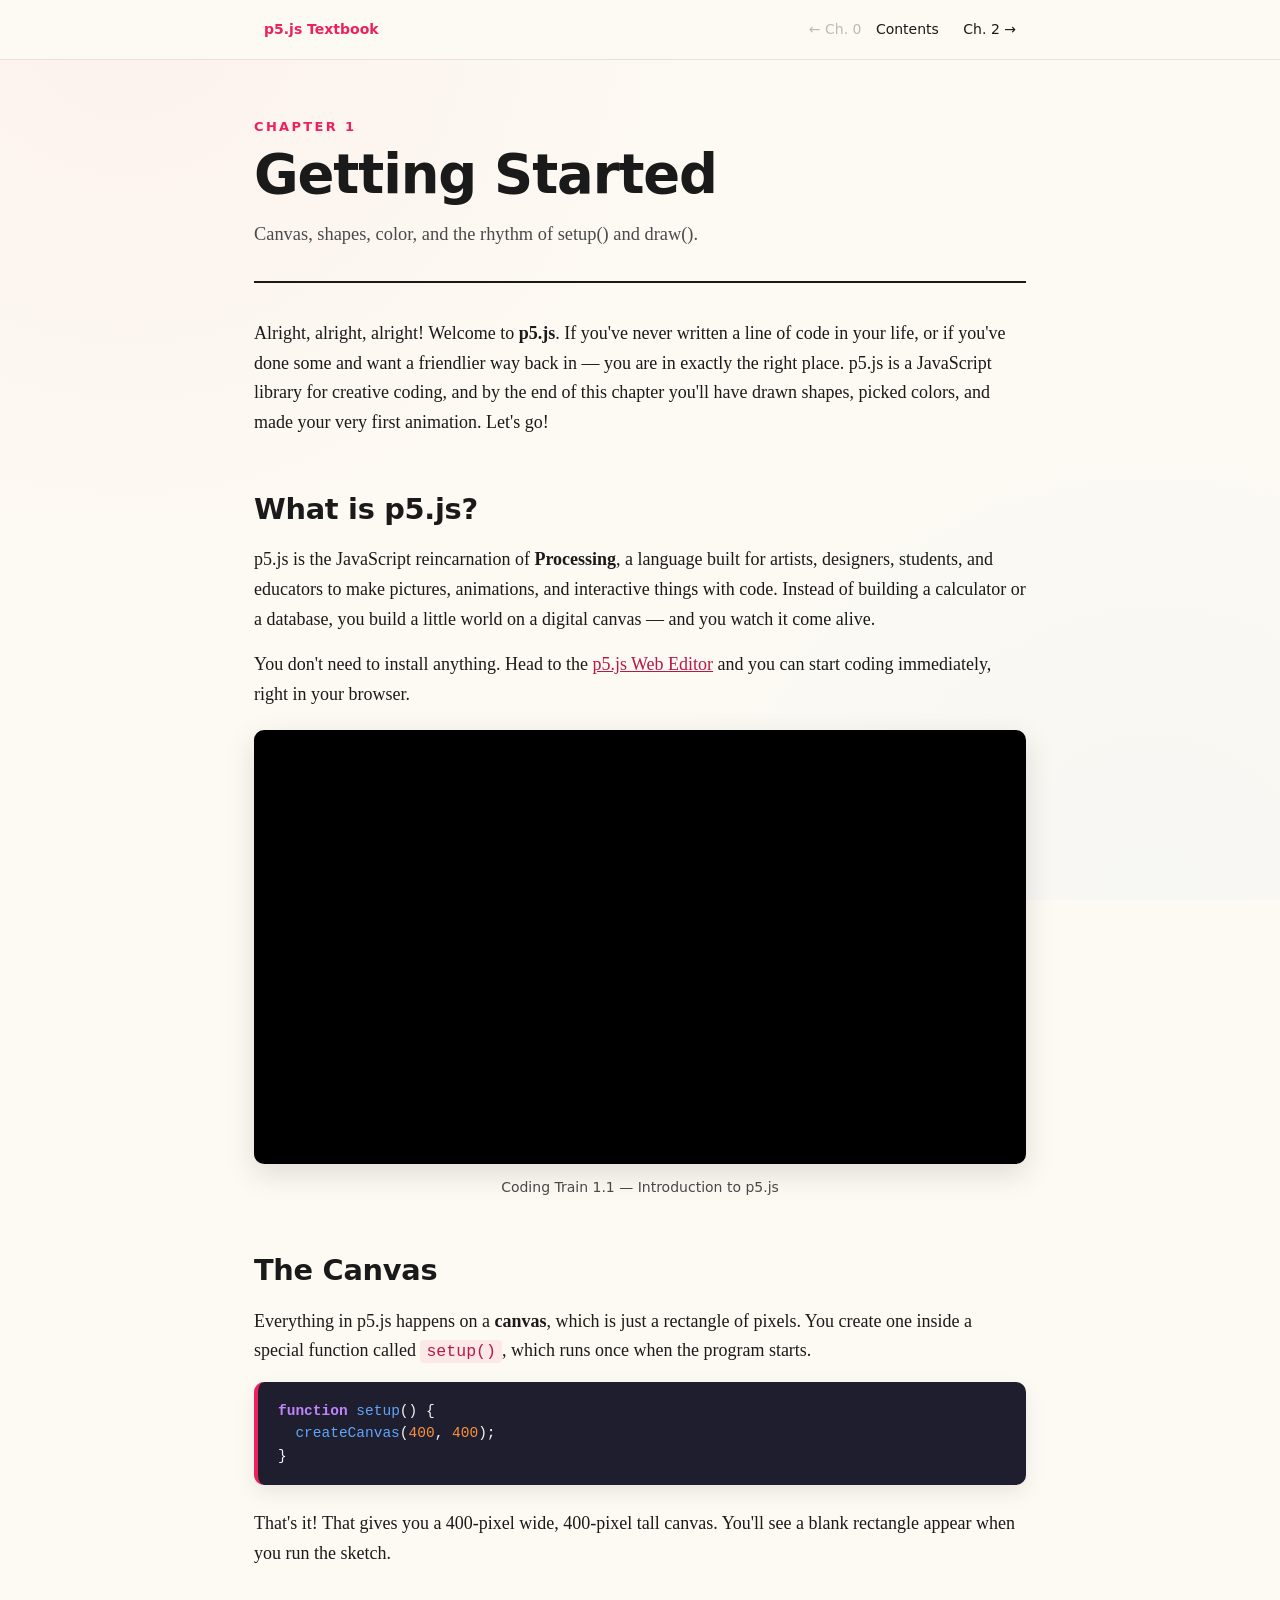
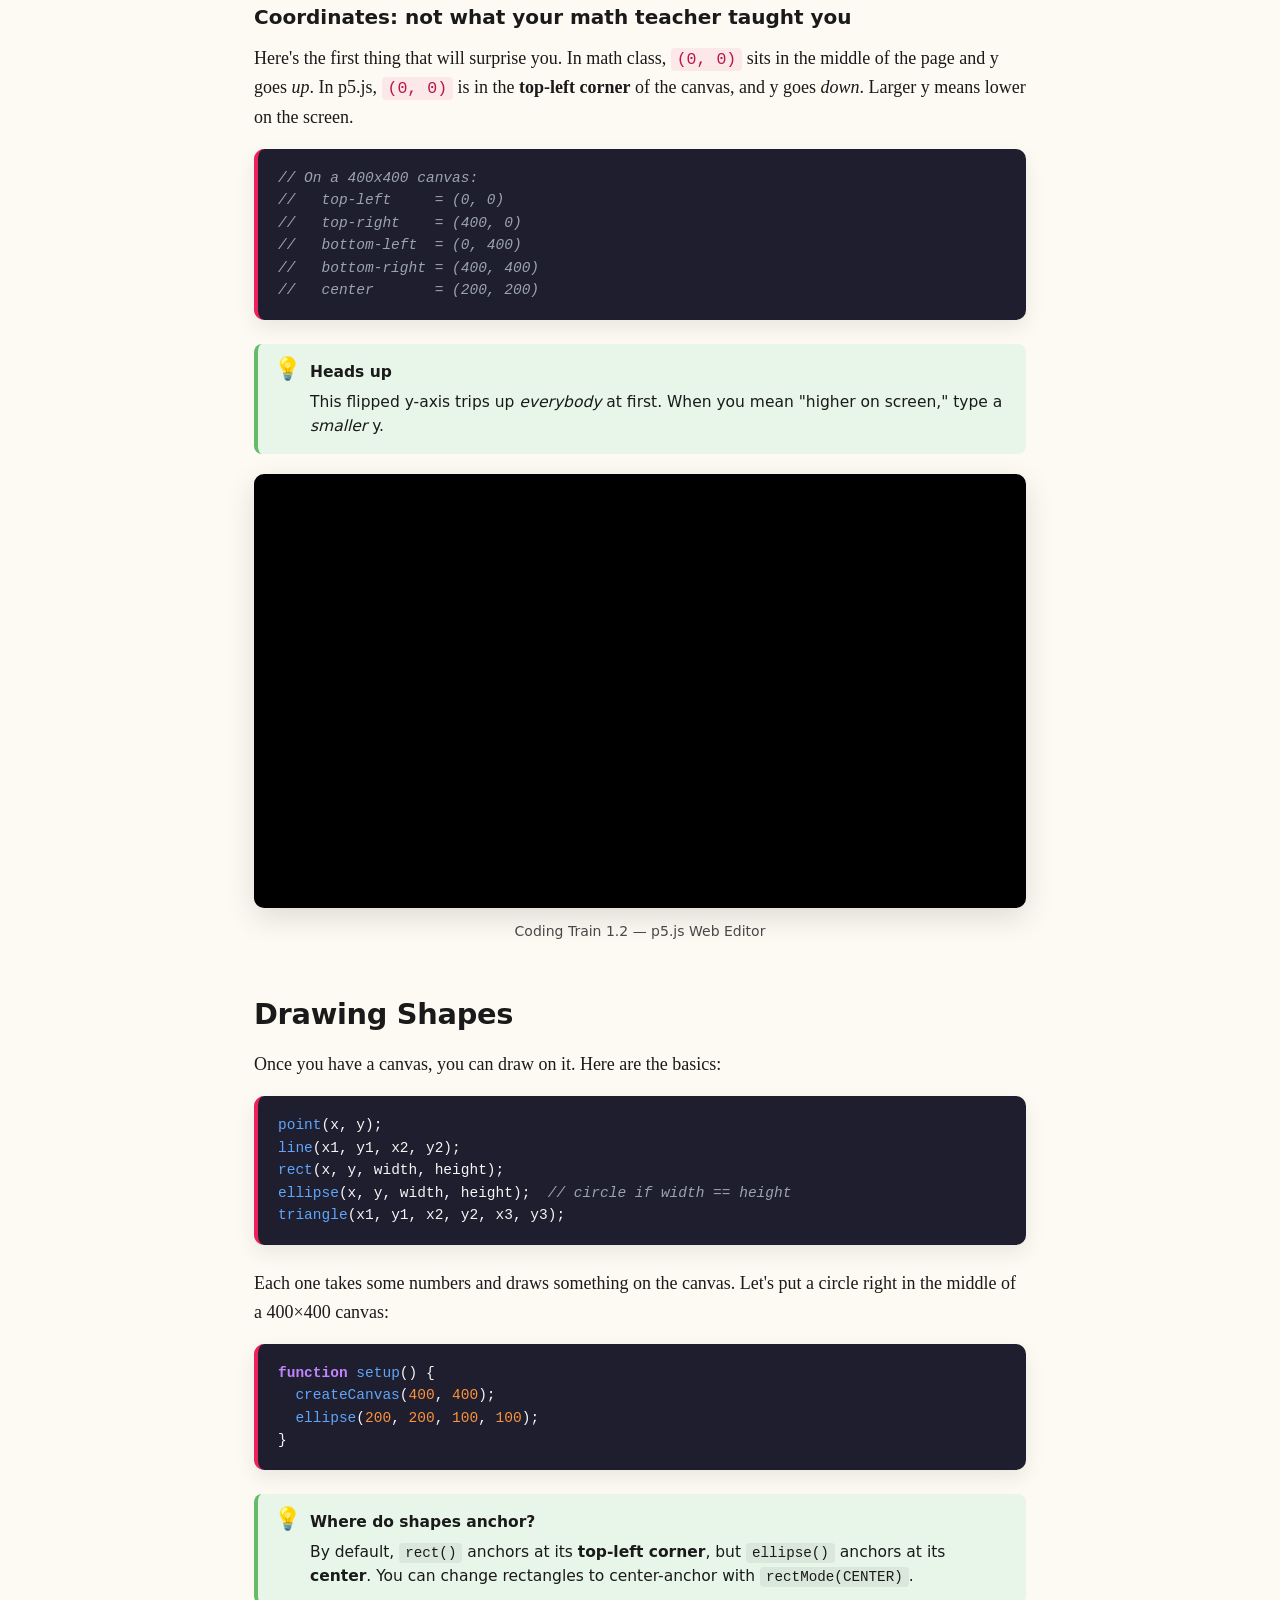
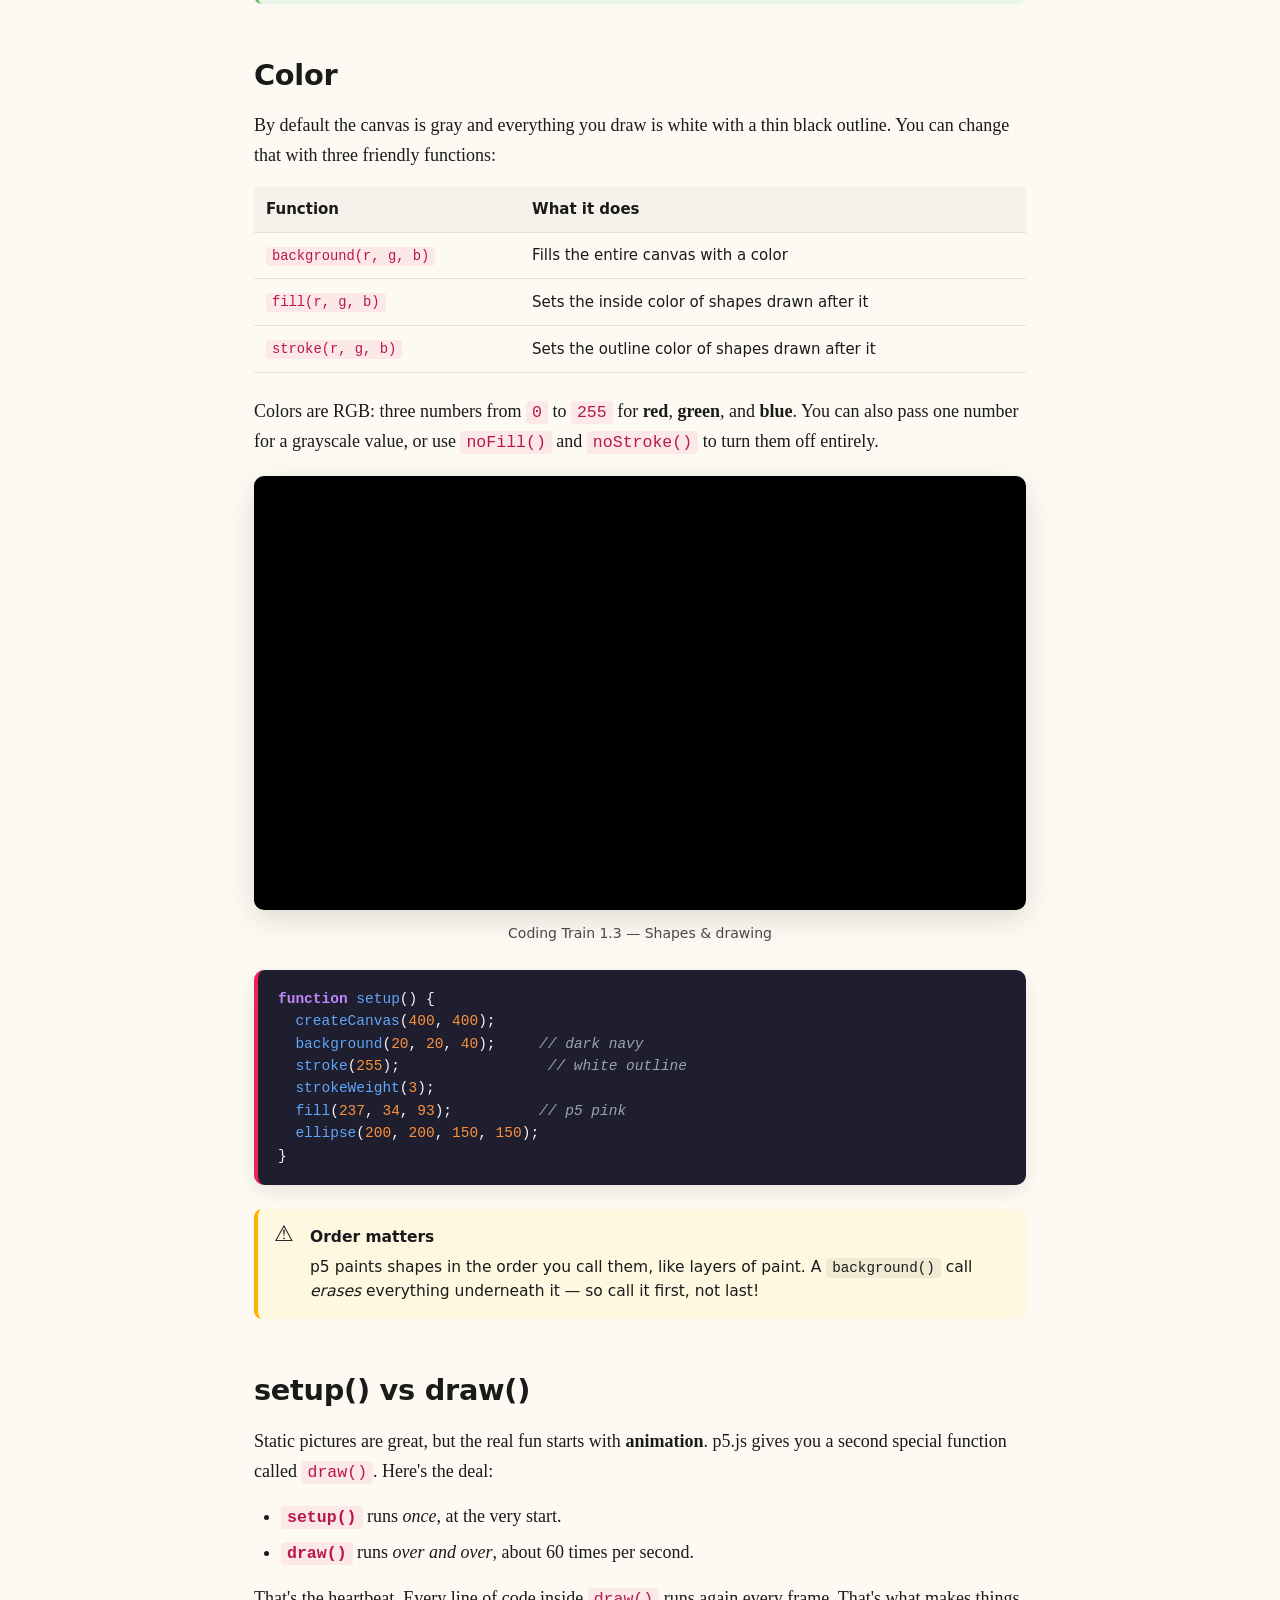
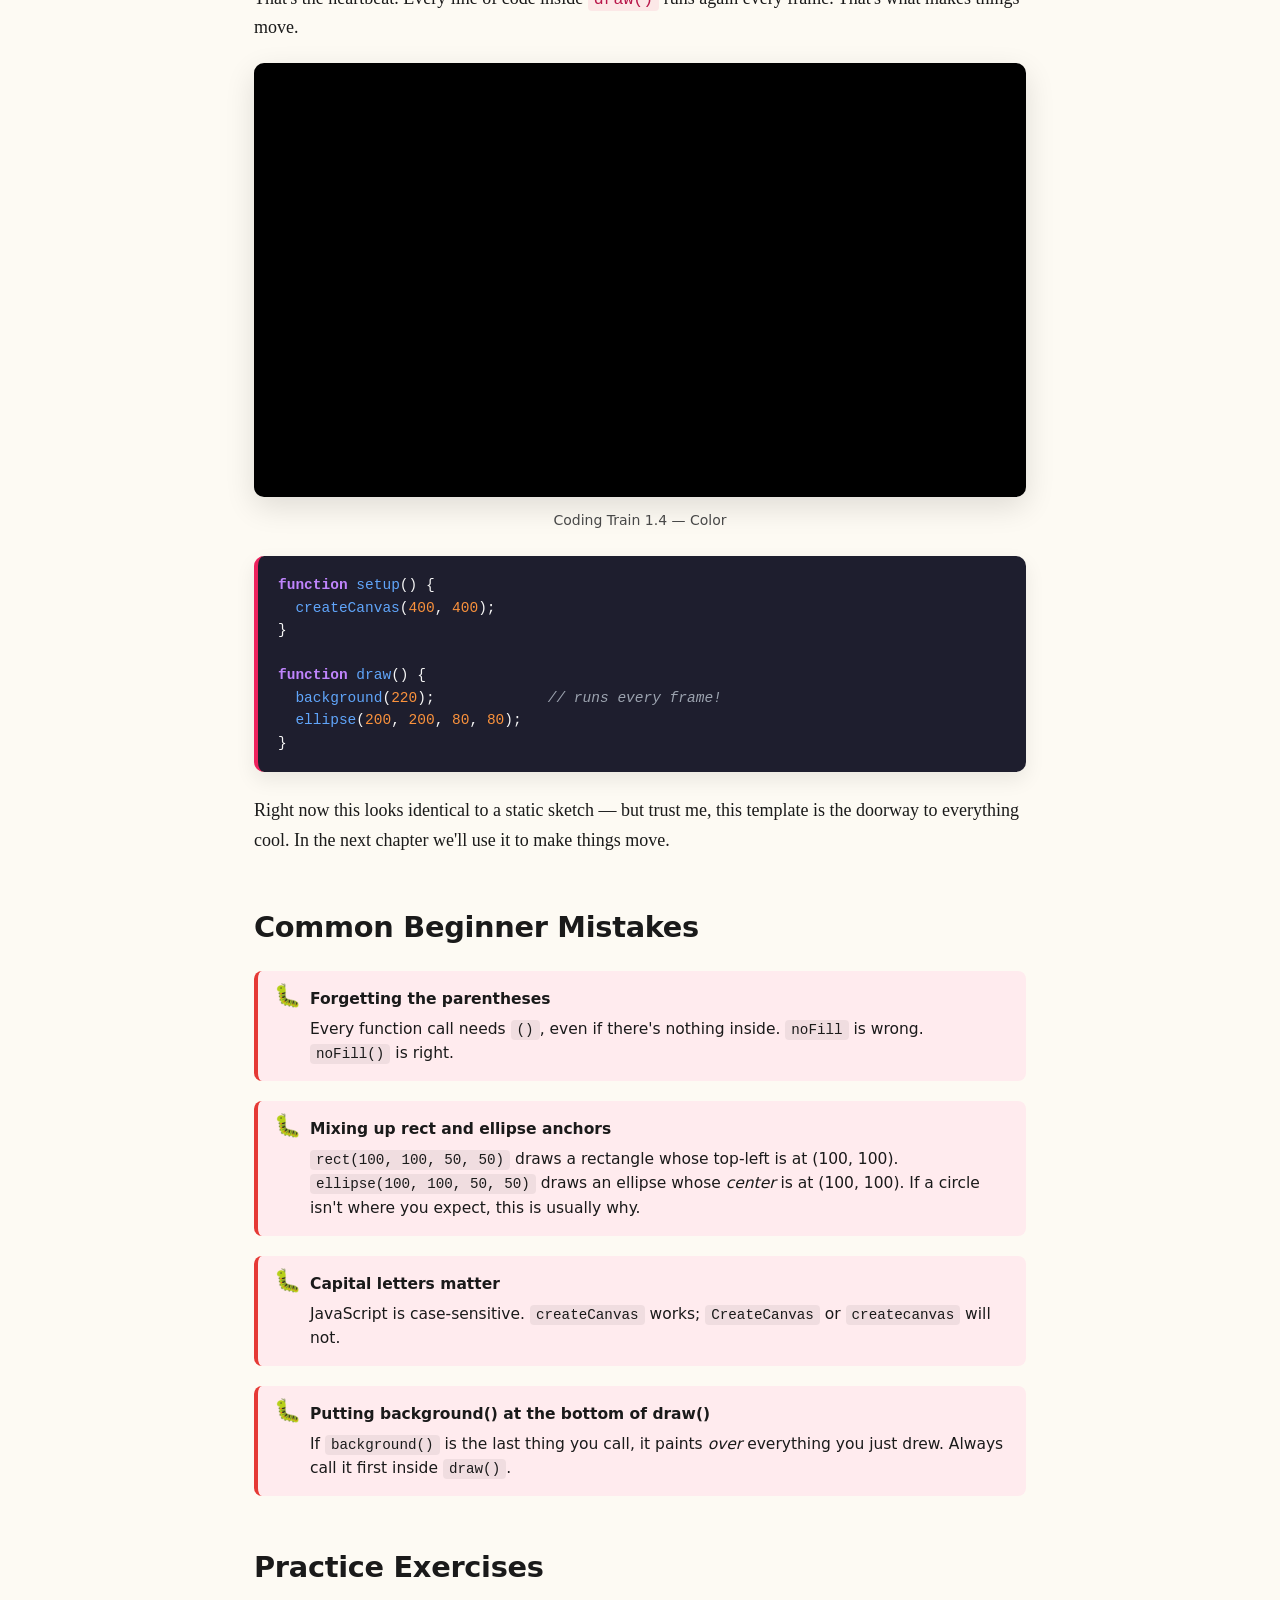
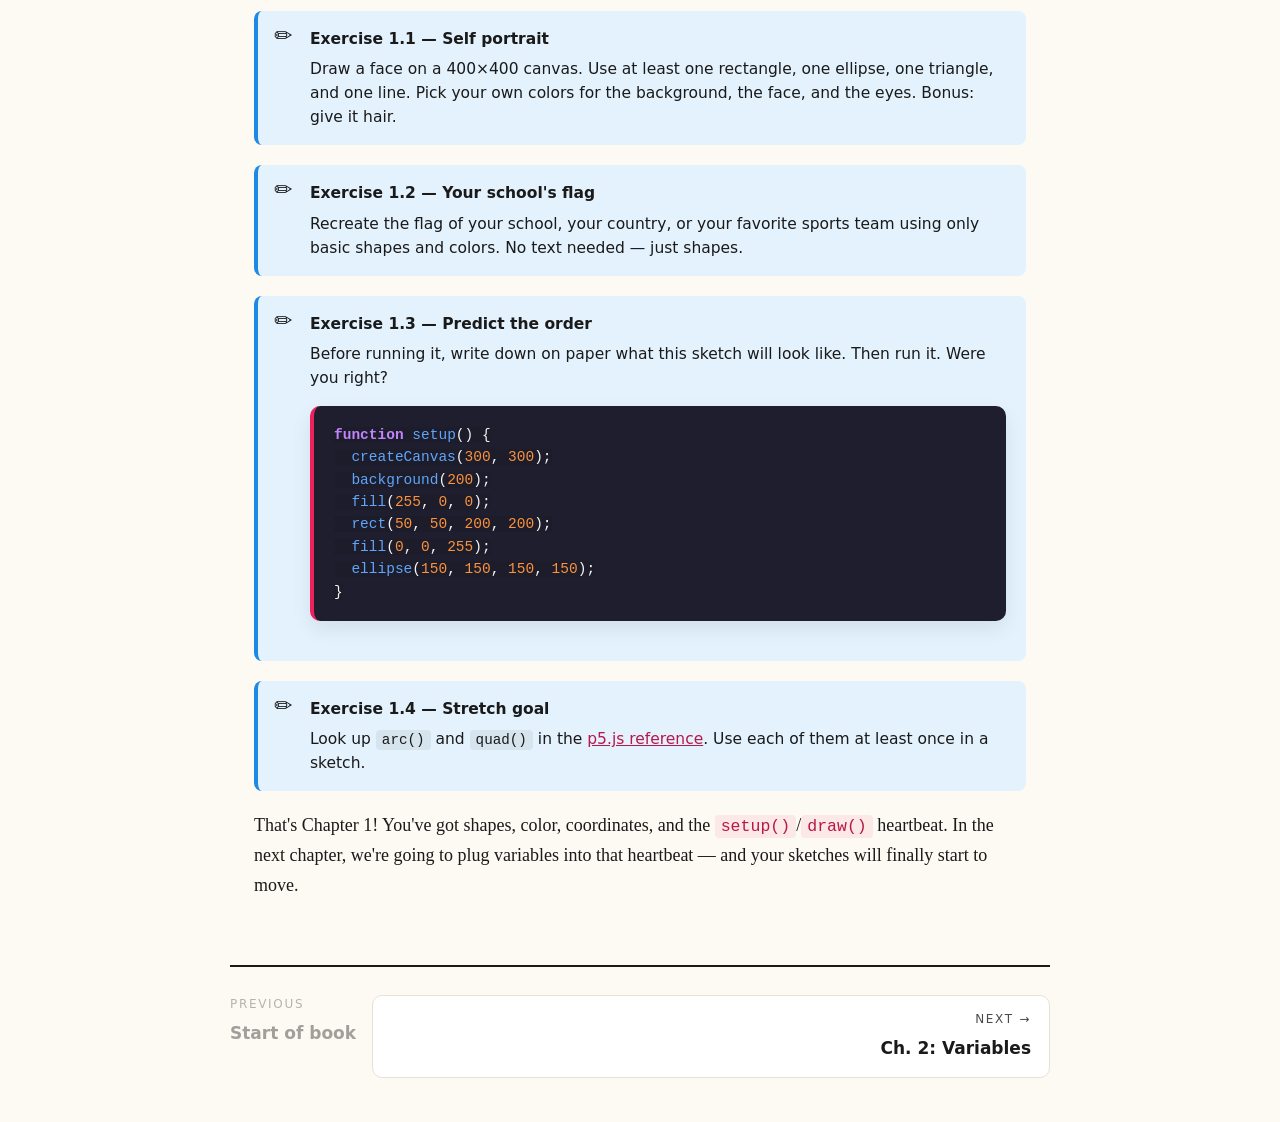
==== chapter01.html @ 27735761 "Merge 8d7fffc33a1ab4842f50e4da316443052531fa44 into 5718175b2adcf56c56ca7f3d98de014dc6d5536e" ====
<!DOCTYPE html>
<html lang="en">
<head>
<meta charset="utf-8">
<meta name="viewport" content="width=device-width, initial-scale=1">

<title>Chapter 1: Getting Started — p5.js Textbook</title>
<style>
/* ============================================================
   p5.js Textbook — shared inline stylesheet
   ============================================================ */
:root {
  --bg: #fdfaf3;
  --bg-panel: #ffffff;
  --ink: #1a1a1a;
  --ink-soft: #4a4a4a;
  --accent: #ed225d;        /* p5 pink */
  --accent-dark: #b8174a;
  --rule: #e8e2d3;
  --code-bg: #1e1e2e;
  --code-ink: #f5f5f5;

  --kw: #c084fc;            /* keyword purple */
  --fn: #60a5fa;            /* function blue */
  --num: #fb923c;           /* number orange */
  --com: #9ca3af;           /* comment gray */
  --str: #86efac;           /* string green */
  --cls: #fde047;           /* class-name yellow */

  --tip-bg: #e8f5e9;
  --tip-bd: #66bb6a;
  --alert-bg: #fff8e1;
  --alert-bd: #ffb300; 
  --err-bg: #ffebee;
  --err-bd: #e53935;
  --ex-bg: #e3f2fd;
  --ex-bd: #1e88e5;

  --serif: "Iowan Old Style", "Palatino Linotype", "Book Antiqua", Palatino, Georgia, serif;
  --sans: "Helvetica Neue", "Inter", system-ui, -apple-system, Segoe UI, Roboto, sans-serif;
  --mono: "JetBrains Mono", "Fira Code", "SF Mono", Menlo, Consolas, monospace;
}

* { box-sizing: border-box; }

html { scroll-behavior: smooth; }

body {
  margin: 0;
  padding: 0;
  font-family: var(--serif);
  font-size: 18px;
  line-height: 1.65;
  color: var(--ink);
  background: var(--bg);
  background-image:
    radial-gradient(circle at 10% 0%, rgba(237,34,93,0.04) 0%, transparent 40%),
    radial-gradient(circle at 90% 100%, rgba(96,165,250,0.04) 0%, transparent 40%);
  background-attachment: fixed;
}

.wrap {
  max-width: 820px;
  margin: 0 auto;
  padding: 0 24px;
}

/* ---------- Top nav ---------- */
.chapter-nav {
  position: sticky;
  top: 0;
  z-index: 50;
  background: rgba(253,250,243,0.92);
  backdrop-filter: blur(10px);
  -webkit-backdrop-filter: blur(10px);
  border-bottom: 1px solid var(--rule);
  font-family: var(--sans);
  font-size: 14px;
}
.chapter-nav .wrap {
  display: flex;
  align-items: center;
  justify-content: space-between;
  padding-top: 12px;
  padding-bottom: 12px;
  gap: 12px;
}
.chapter-nav a {
  color: var(--ink);
  text-decoration: none;
  padding: 6px 10px;
  border-radius: 6px;
  transition: background 0.15s;
}
.chapter-nav a:hover { background: rgba(237,34,93,0.1); color: var(--accent-dark); }
.chapter-nav .home {
  font-weight: 700;
  color: var(--accent);
}
.chapter-nav .nav-prev::before { content: "← "; }
.chapter-nav .nav-next::after  { content: " →"; }
.chapter-nav .nav-disabled { color: #bbb; pointer-events: none; }

/* ---------- Chapter header ---------- */
.chapter-header {
  padding: 56px 0 32px;
  border-bottom: 2px solid var(--ink);
  margin-bottom: 36px;
}
.chapter-eyebrow {
  font-family: var(--sans);
  font-size: 13px;
  letter-spacing: 0.18em;
  text-transform: uppercase;
  color: var(--accent);
  font-weight: 700;
  margin: 0 0 8px;
}
.chapter-title {
  font-family: var(--sans);
  font-weight: 900;
  font-size: clamp(2rem, 5vw, 3.4rem);
  line-height: 1.05;
  margin: 0 0 16px;
  letter-spacing: -0.02em;
}
.chapter-lede {
  font-size: 1.15rem;
  color: var(--ink-soft);
  margin: 0;
  max-width: 60ch;
}

/* ---------- Typography ---------- */
h2 {
  font-family: var(--sans);
  font-weight: 800;
  font-size: 1.8rem;
  margin: 48px 0 12px;
  letter-spacing: -0.01em;
  scroll-margin-top: 80px;
}
h2 .anchor {
  opacity: 0;
  text-decoration: none;
  color: var(--accent);
  margin-left: 8px;
  font-weight: 400;
  transition: opacity 0.15s;
}
h2:hover .anchor { opacity: 1; }

h3 {
  font-family: var(--sans);
  font-weight: 700;
  font-size: 1.25rem;
  margin: 32px 0 10px;
}

p { margin: 0 0 16px; }
a { color: var(--accent-dark); }
a:hover { color: var(--accent); }

strong { font-weight: 700; }
em { font-style: italic; }

ul, ol { margin: 0 0 16px; padding-left: 1.5em; }
li { margin: 6px 0; }

/* ---------- Inline code & code blocks ---------- */
code {
  font-family: var(--mono);
  font-size: 0.92em;
  background: rgba(237,34,93,0.08);
  color: var(--accent-dark);
  padding: 2px 6px;
  border-radius: 4px;
}

pre {
  background: var(--code-bg);
  color: var(--code-ink);
  font-family: var(--mono);
  font-size: 14.5px;
  line-height: 1.55;
  padding: 18px 20px;
  border-radius: 10px;
  overflow-x: auto;
  margin: 16px 0 24px;
  border-left: 4px solid var(--accent);
  box-shadow: 0 8px 20px rgba(0,0,0,0.08);
}
pre code {
  background: transparent;
  color: inherit;
  padding: 0;
  border-radius: 0;
  font-size: inherit;
}

.keyword    { color: var(--kw); font-weight: 600; }
.function   { color: var(--fn); }
.number     { color: var(--num); }
.comment    { color: var(--com); font-style: italic; }
.string     { color: var(--str); }
.class-name { color: var(--cls); font-weight: 600; }

/* ---------- Video container ---------- */
.video-container {
  position: relative;
  width: 100%;
  padding-top: 56.25%;       /* 16:9 */
  margin: 20px 0 28px;
  border-radius: 10px;
  overflow: hidden;
  box-shadow: 0 10px 30px rgba(0,0,0,0.12);
  background: #000;
}
.video-container iframe {
  position: absolute;
  inset: 0;
  width: 100%;
  height: 100%;
  border: 0;
}
.video-caption {
  font-family: var(--sans);
  font-size: 14px;
  color: var(--ink-soft);
  margin: -16px 0 24px;
  text-align: center;
}

/* ---------- Callouts ---------- */
.tip, .alert, .error-example, .exercise {
  padding: 16px 20px 16px 52px;
  border-radius: 8px;
  margin: 20px 0;
  position: relative;
  font-family: var(--sans);
  font-size: 15.5px;
  line-height: 1.55;
}
.tip::before, .alert::before, .error-example::before, .exercise::before {
  position: absolute;
  left: 16px;
  top: 14px;
  font-size: 22px;
  line-height: 1;
}
.tip            { background: var(--tip-bg);   border-left: 4px solid var(--tip-bd); }
.tip::before    { content: "💡"; }
.alert          { background: var(--alert-bg); border-left: 4px solid var(--alert-bd); }
.alert::before  { content: "⚠️"; }
.error-example  { background: var(--err-bg);   border-left: 4px solid var(--err-bd); }
.error-example::before { content: "🐛"; }
.exercise       { background: var(--ex-bg);    border-left: 4px solid var(--ex-bd); }
.exercise::before { content: "✏️"; }

.callout-title {
  display: block;
  font-weight: 700;
  margin-bottom: 6px;
  font-family: var(--sans);
}

.tip code, .alert code, .error-example code, .exercise code {
  background: rgba(0,0,0,0.06);
  color: inherit;
}

/* ---------- Tables ---------- */
table {
  border-collapse: collapse;
  width: 100%;
  margin: 16px 0 24px;
  font-family: var(--sans);
  font-size: 15px;
}
th, td {
  border-bottom: 1px solid var(--rule);
  padding: 10px 12px;
  text-align: left;
}
th { background: rgba(0,0,0,0.03); font-weight: 700; }

/* ---------- Footer nav ---------- */
.chapter-footer {
  margin-top: 64px;
  padding: 28px 0 48px;
  border-top: 2px solid var(--ink);
  display: flex;
  justify-content: space-between;
  gap: 16px;
  font-family: var(--sans);
}
.chapter-footer a {
  text-decoration: none;
  color: var(--ink);
  padding: 14px 18px;
  border: 1px solid var(--rule);
  border-radius: 10px;
  flex: 1;
  background: var(--bg-panel);
  transition: transform 0.15s, box-shadow 0.15s, border-color 0.15s;
}
.chapter-footer a:hover {
  transform: translateY(-2px);
  box-shadow: 0 8px 20px rgba(0,0,0,0.08);
  border-color: var(--accent);
}
.chapter-footer .label {
  display: block;
  font-size: 12px;
  letter-spacing: 0.14em;
  text-transform: uppercase;
  color: var(--ink-soft);
  margin-bottom: 4px;
}
.chapter-footer .title {
  font-weight: 700;
  font-size: 17px;
}
.chapter-footer .next { text-align: right; }
.chapter-footer .disabled { opacity: 0.4; pointer-events: none; }

/* ---------- Index page extras ---------- */
.toc-grid {
  display: grid;
  grid-template-columns: repeat(auto-fill, minmax(280px, 1fr));
  gap: 18px;
  margin: 32px 0;
}
.toc-card {
  display: block;
  padding: 22px;
  background: var(--bg-panel);
  border: 1px solid var(--rule);
  border-radius: 12px;
  text-decoration: none;
  color: var(--ink);
  transition: transform 0.18s, box-shadow 0.18s, border-color 0.18s;
  position: relative;
  overflow: hidden;
}
.toc-card::before {
  content: "";
  position: absolute;
  top: 0; left: 0;
  width: 100%; height: 4px;
  background: var(--accent);
  transform: scaleX(0);
  transform-origin: left;
  transition: transform 0.25s;
}
.toc-card:hover {
  transform: translateY(-4px);
  box-shadow: 0 12px 30px rgba(0,0,0,0.1);
  border-color: var(--accent);
}
.toc-card:hover::before { transform: scaleX(1); }
.toc-num {
  font-family: var(--mono);
  font-size: 13px;
  color: var(--accent);
  font-weight: 700;
  letter-spacing: 0.1em;
}
.toc-title {
  font-family: var(--sans);
  font-weight: 800;
  font-size: 1.3rem;
  margin: 6px 0 8px;
}
.toc-desc {
  font-size: 15px;
  color: var(--ink-soft);
  line-height: 1.5;
}

/* ---------- Responsive ---------- */
@media (max-width: 600px) {
  body { font-size: 17px; }
  .wrap { padding: 0 18px; }
  .chapter-nav { font-size: 13px; }
  .chapter-nav .wrap { gap: 8px; }
  .chapter-nav a { padding: 6px 6px; }
  pre { font-size: 13.5px; padding: 14px; }
  .chapter-footer { flex-direction: column; }
  .chapter-footer .next { text-align: left; }
}

/* ---------- Print ---------- */
@media print {
  body { background: white; color: black; font-size: 11pt; }
  .chapter-nav, .chapter-footer, .video-container { display: none; }
  pre { box-shadow: none; border: 1px solid #ccc; page-break-inside: avoid; }
  h2, h3 { page-break-after: avoid; }
  .tip, .alert, .error-example, .exercise {
    border: 1px solid #999; background: #f5f5f5 !important; color: black;
  }
  a { color: black; text-decoration: underline; }
}

</style>
</head>
<body>
<nav class="chapter-nav">
  <div class="wrap">
    <a class="home" href="index.html">p5.js Textbook</a>
    <div class="nav-links">
      <span class="nav-disabled nav-prev">Ch. 0</span>
      <a href="index.html">Contents</a>
      <a class="nav-next" href="chapter02.html">Ch. 2</a>
    </div>
  </div>
</nav>
<main class="wrap">
  <header class="chapter-header">
    <p class="chapter-eyebrow">Chapter 1</p>
    <h1 class="chapter-title">Getting Started</h1>
    <p class="chapter-lede">Canvas, shapes, color, and the rhythm of setup() and draw().</p>
  </header>

<p>Alright, alright, alright! Welcome to <strong>p5.js</strong>. If you've never written a line of code in your life, or if you've done some and want a friendlier way back in — you are in exactly the right place. p5.js is a JavaScript library for creative coding, and by the end of this chapter you'll have drawn shapes, picked colors, and made your very first animation. Let's go!</p>

<h2 id="what-is-p5">What is p5.js? <a class="anchor" href="#what-is-p5">#</a></h2>

<p>p5.js is the JavaScript reincarnation of <strong>Processing</strong>, a language built for artists, designers, students, and educators to make pictures, animations, and interactive things with code. Instead of building a calculator or a database, you build a little world on a digital canvas — and you watch it come alive.</p>

<p>You don't need to install anything. Head to the <a href="https://editor.p5js.org/" target="_blank" rel="noopener">p5.js Web Editor</a> and you can start coding immediately, right in your browser.</p>

<div class="video-container">
  <iframe src="https://www.youtube.com/embed/yPWkPOfnGsw" title="1.1 Introduction to p5.js" allowfullscreen></iframe>
</div>
<p class="video-caption">Coding Train 1.1 — Introduction to p5.js</p>

<h2 id="the-canvas">The Canvas <a class="anchor" href="#the-canvas">#</a></h2>

<p>Everything in p5.js happens on a <strong>canvas</strong>, which is just a rectangle of pixels. You create one inside a special function called <code>setup()</code>, which runs once when the program starts.</p>

<pre><code><span class="keyword">function</span> <span class="function">setup</span>() {
  <span class="function">createCanvas</span>(<span class="number">400</span>, <span class="number">400</span>);
}</code></pre>

<p>That's it! That gives you a 400-pixel wide, 400-pixel tall canvas. You'll see a blank rectangle appear when you run the sketch.</p>

<h3 id="coordinates">Coordinates: not what your math teacher taught you</h3>

<p>Here's the first thing that will surprise you. In math class, <code>(0, 0)</code> sits in the middle of the page and y goes <em>up</em>. In p5.js, <code>(0, 0)</code> is in the <strong>top-left corner</strong> of the canvas, and y goes <em>down</em>. Larger y means lower on the screen.</p>

<pre><code><span class="comment">// On a 400x400 canvas:</span>
<span class="comment">//   top-left     = (0, 0)</span>
<span class="comment">//   top-right    = (400, 0)</span>
<span class="comment">//   bottom-left  = (0, 400)</span>
<span class="comment">//   bottom-right = (400, 400)</span>
<span class="comment">//   center       = (200, 200)</span></code></pre>

<div class="tip">
<span class="callout-title">Heads up</span>
This flipped y-axis trips up <em>everybody</em> at first. When you mean "higher on screen," type a <em>smaller</em> y.
</div>

<div class="video-container">
  <iframe src="https://www.youtube.com/embed/MXs1cOlidWs" title="1.2 p5.js Coordinates" allowfullscreen></iframe>
</div>
<p class="video-caption">Coding Train 1.2 — p5.js Web Editor</p>

<h2 id="drawing-shapes">Drawing Shapes <a class="anchor" href="#drawing-shapes">#</a></h2>

<p>Once you have a canvas, you can draw on it. Here are the basics:</p>

<pre><code><span class="function">point</span>(x, y);
<span class="function">line</span>(x1, y1, x2, y2);
<span class="function">rect</span>(x, y, width, height);
<span class="function">ellipse</span>(x, y, width, height);  <span class="comment">// circle if width == height</span>
<span class="function">triangle</span>(x1, y1, x2, y2, x3, y3);</code></pre>

<p>Each one takes some numbers and draws something on the canvas. Let's put a circle right in the middle of a 400×400 canvas:</p>

<pre><code><span class="keyword">function</span> <span class="function">setup</span>() {
  <span class="function">createCanvas</span>(<span class="number">400</span>, <span class="number">400</span>);
  <span class="function">ellipse</span>(<span class="number">200</span>, <span class="number">200</span>, <span class="number">100</span>, <span class="number">100</span>);
}</code></pre>

<div class="tip">
<span class="callout-title">Where do shapes anchor?</span>
By default, <code>rect()</code> anchors at its <strong>top-left corner</strong>, but <code>ellipse()</code> anchors at its <strong>center</strong>. You can change rectangles to center-anchor with <code>rectMode(CENTER)</code>.
</div>

<h2 id="color">Color <a class="anchor" href="#color">#</a></h2>

<p>By default the canvas is gray and everything you draw is white with a thin black outline. You can change that with three friendly functions:</p>

<table>
<thead><tr><th>Function</th><th>What it does</th></tr></thead>
<tbody>
<tr><td><code>background(r, g, b)</code></td><td>Fills the entire canvas with a color</td></tr>
<tr><td><code>fill(r, g, b)</code></td><td>Sets the inside color of shapes drawn after it</td></tr>
<tr><td><code>stroke(r, g, b)</code></td><td>Sets the outline color of shapes drawn after it</td></tr>
</tbody>
</table>

<p>Colors are RGB: three numbers from <code>0</code> to <code>255</code> for <strong>red</strong>, <strong>green</strong>, and <strong>blue</strong>. You can also pass one number for a grayscale value, or use <code>noFill()</code> and <code>noStroke()</code> to turn them off entirely.</p>

<div class="video-container">
  <iframe src="https://www.youtube.com/embed/c3TeLi6Ns1E" title="1.3 Shapes and drawing" allowfullscreen></iframe>
</div>
<p class="video-caption">Coding Train 1.3 — Shapes &amp; drawing</p>

<pre><code><span class="keyword">function</span> <span class="function">setup</span>() {
  <span class="function">createCanvas</span>(<span class="number">400</span>, <span class="number">400</span>);
  <span class="function">background</span>(<span class="number">20</span>, <span class="number">20</span>, <span class="number">40</span>);     <span class="comment">// dark navy</span>
  <span class="function">stroke</span>(<span class="number">255</span>);                 <span class="comment">// white outline</span>
  <span class="function">strokeWeight</span>(<span class="number">3</span>);
  <span class="function">fill</span>(<span class="number">237</span>, <span class="number">34</span>, <span class="number">93</span>);          <span class="comment">// p5 pink</span>
  <span class="function">ellipse</span>(<span class="number">200</span>, <span class="number">200</span>, <span class="number">150</span>, <span class="number">150</span>);
}</code></pre>

<div class="alert">
<span class="callout-title">Order matters</span>
p5 paints shapes in the order you call them, like layers of paint. A <code>background()</code> call <em>erases</em> everything underneath it — so call it first, not last!
</div>

<h2 id="setup-vs-draw">setup() vs draw() <a class="anchor" href="#setup-vs-draw">#</a></h2>

<p>Static pictures are great, but the real fun starts with <strong>animation</strong>. p5.js gives you a second special function called <code>draw()</code>. Here's the deal:</p>

<ul>
  <li><strong><code>setup()</code></strong> runs <em>once</em>, at the very start.</li>
  <li><strong><code>draw()</code></strong> runs <em>over and over</em>, about 60 times per second.</li>
</ul>

<p>That's the heartbeat. Every line of code inside <code>draw()</code> runs again every frame. That's what makes things move.</p>

<div class="video-container">
  <iframe src="https://www.youtube.com/embed/riiJTF5-N7c" title="1.4 Color" allowfullscreen></iframe>
</div>
<p class="video-caption">Coding Train 1.4 — Color</p>

<pre><code><span class="keyword">function</span> <span class="function">setup</span>() {
  <span class="function">createCanvas</span>(<span class="number">400</span>, <span class="number">400</span>);
}

<span class="keyword">function</span> <span class="function">draw</span>() {
  <span class="function">background</span>(<span class="number">220</span>);             <span class="comment">// runs every frame!</span>
  <span class="function">ellipse</span>(<span class="number">200</span>, <span class="number">200</span>, <span class="number">80</span>, <span class="number">80</span>);
}</code></pre>

<p>Right now this looks identical to a static sketch — but trust me, this template is the doorway to everything cool. In the next chapter we'll use it to make things move.</p>

<h2 id="common-mistakes">Common Beginner Mistakes <a class="anchor" href="#common-mistakes">#</a></h2>

<div class="error-example">
<span class="callout-title">Forgetting the parentheses</span>
Every function call needs <code>()</code>, even if there's nothing inside. <code>noFill</code> is wrong. <code>noFill()</code> is right.
</div>

<div class="error-example">
<span class="callout-title">Mixing up rect and ellipse anchors</span>
<code>rect(100, 100, 50, 50)</code> draws a rectangle whose top-left is at (100, 100). <code>ellipse(100, 100, 50, 50)</code> draws an ellipse whose <em>center</em> is at (100, 100). If a circle isn't where you expect, this is usually why.
</div>

<div class="error-example">
<span class="callout-title">Capital letters matter</span>
JavaScript is case-sensitive. <code>createCanvas</code> works; <code>CreateCanvas</code> or <code>createcanvas</code> will not.
</div>

<div class="error-example">
<span class="callout-title">Putting background() at the bottom of draw()</span>
If <code>background()</code> is the last thing you call, it paints <em>over</em> everything you just drew. Always call it first inside <code>draw()</code>.
</div>

<h2 id="exercises">Practice Exercises <a class="anchor" href="#exercises">#</a></h2>

<div class="exercise">
<span class="callout-title">Exercise 1.1 — Self portrait</span>
Draw a face on a 400×400 canvas. Use at least one rectangle, one ellipse, one triangle, and one line. Pick your own colors for the background, the face, and the eyes. Bonus: give it hair.
</div>

<div class="exercise">
<span class="callout-title">Exercise 1.2 — Your school's flag</span>
Recreate the flag of your school, your country, or your favorite sports team using only basic shapes and colors. No text needed — just shapes.
</div>

<div class="exercise">
<span class="callout-title">Exercise 1.3 — Predict the order</span>
Before running it, write down on paper what this sketch will look like. Then run it. Were you right?
<pre><code><span class="keyword">function</span> <span class="function">setup</span>() {
  <span class="function">createCanvas</span>(<span class="number">300</span>, <span class="number">300</span>);
  <span class="function">background</span>(<span class="number">200</span>);
  <span class="function">fill</span>(<span class="number">255</span>, <span class="number">0</span>, <span class="number">0</span>);
  <span class="function">rect</span>(<span class="number">50</span>, <span class="number">50</span>, <span class="number">200</span>, <span class="number">200</span>);
  <span class="function">fill</span>(<span class="number">0</span>, <span class="number">0</span>, <span class="number">255</span>);
  <span class="function">ellipse</span>(<span class="number">150</span>, <span class="number">150</span>, <span class="number">150</span>, <span class="number">150</span>);
}</code></pre>
</div>

<div class="exercise">
<span class="callout-title">Exercise 1.4 — Stretch goal</span>
Look up <code>arc()</code> and <code>quad()</code> in the <a href="https://p5js.org/reference/" target="_blank" rel="noopener">p5.js reference</a>. Use each of them at least once in a sketch.
</div>

<p>That's Chapter 1! You've got shapes, color, coordinates, and the <code>setup()</code>/<code>draw()</code> heartbeat. In the next chapter, we're going to plug variables into that heartbeat — and your sketches will finally start to move.</p>

</main>
<footer class="chapter-footer wrap">
  <span class="disabled"><span class="label">Previous</span><span class="title">Start of book</span></span>
  <a class="next" href="chapter02.html"><span class="label">Next →</span><span class="title">Ch. 2: Variables</span></a>
</footer>
</body>
</html>
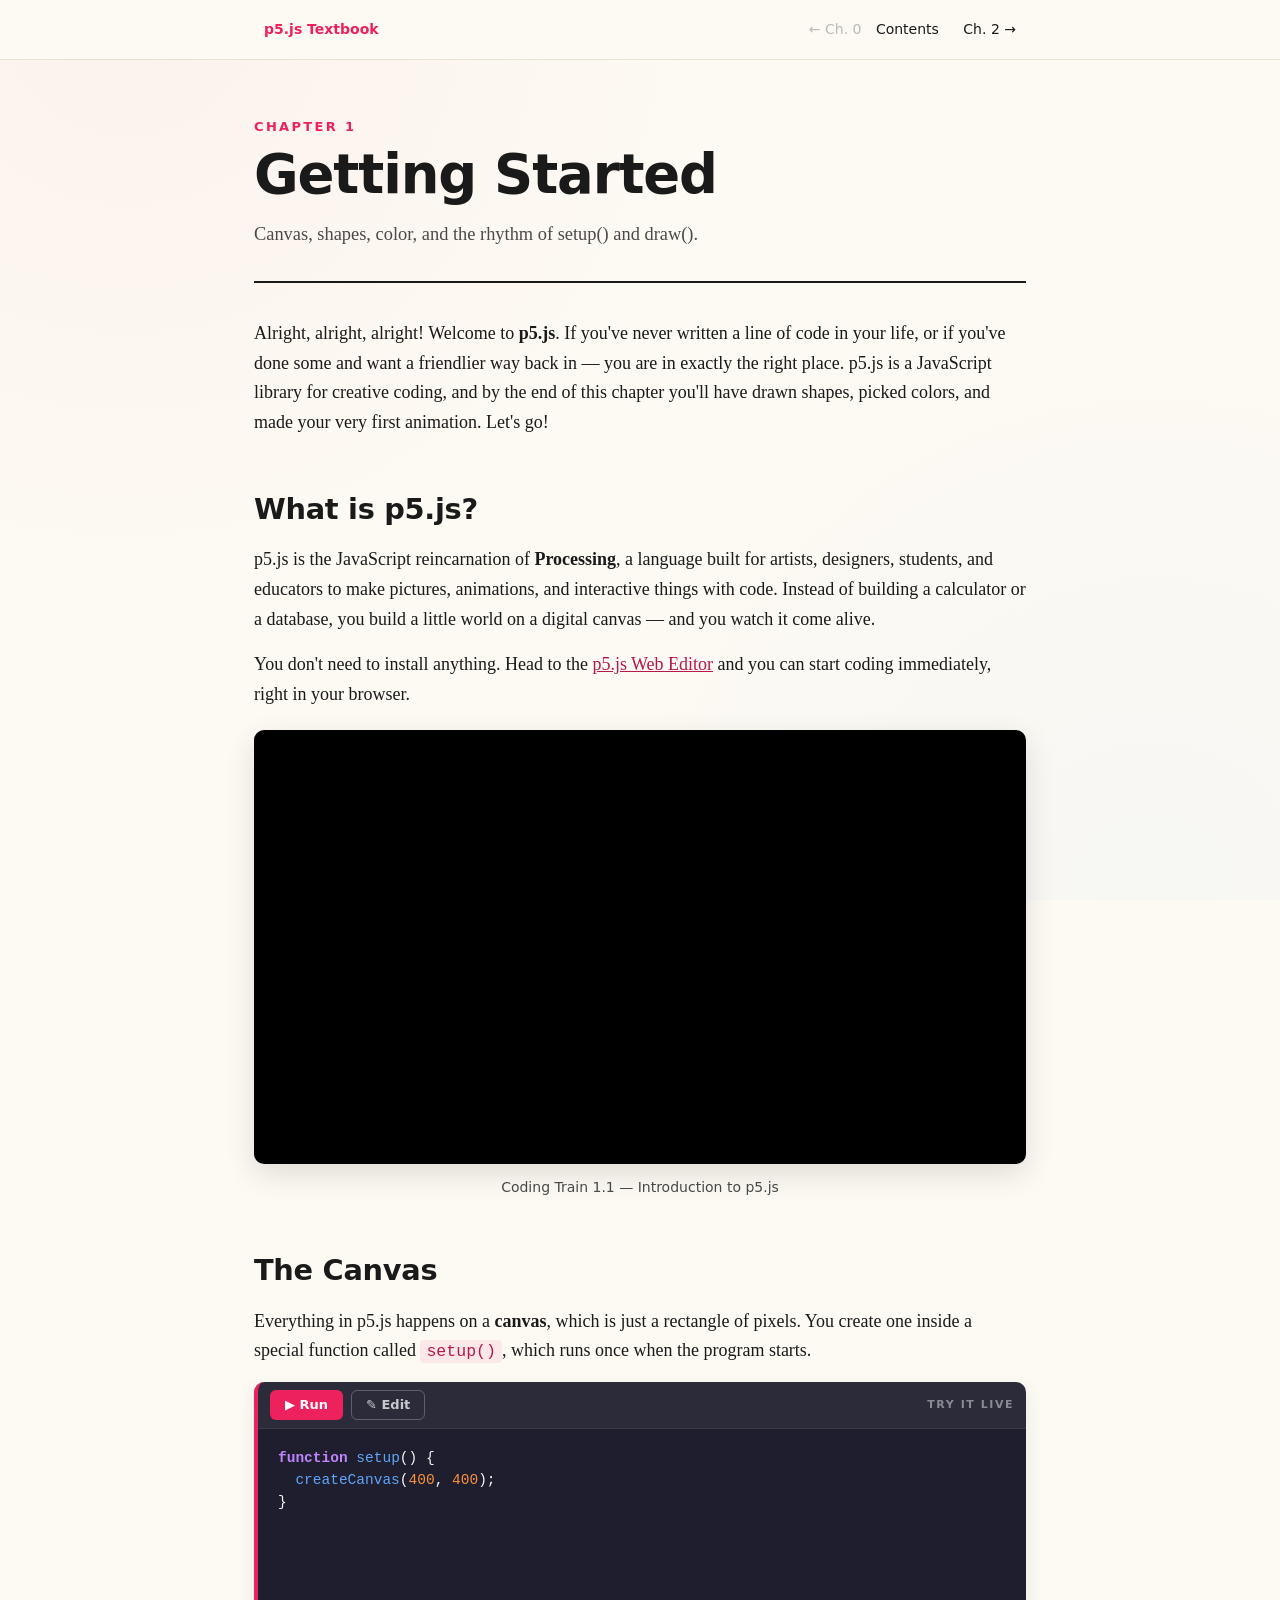
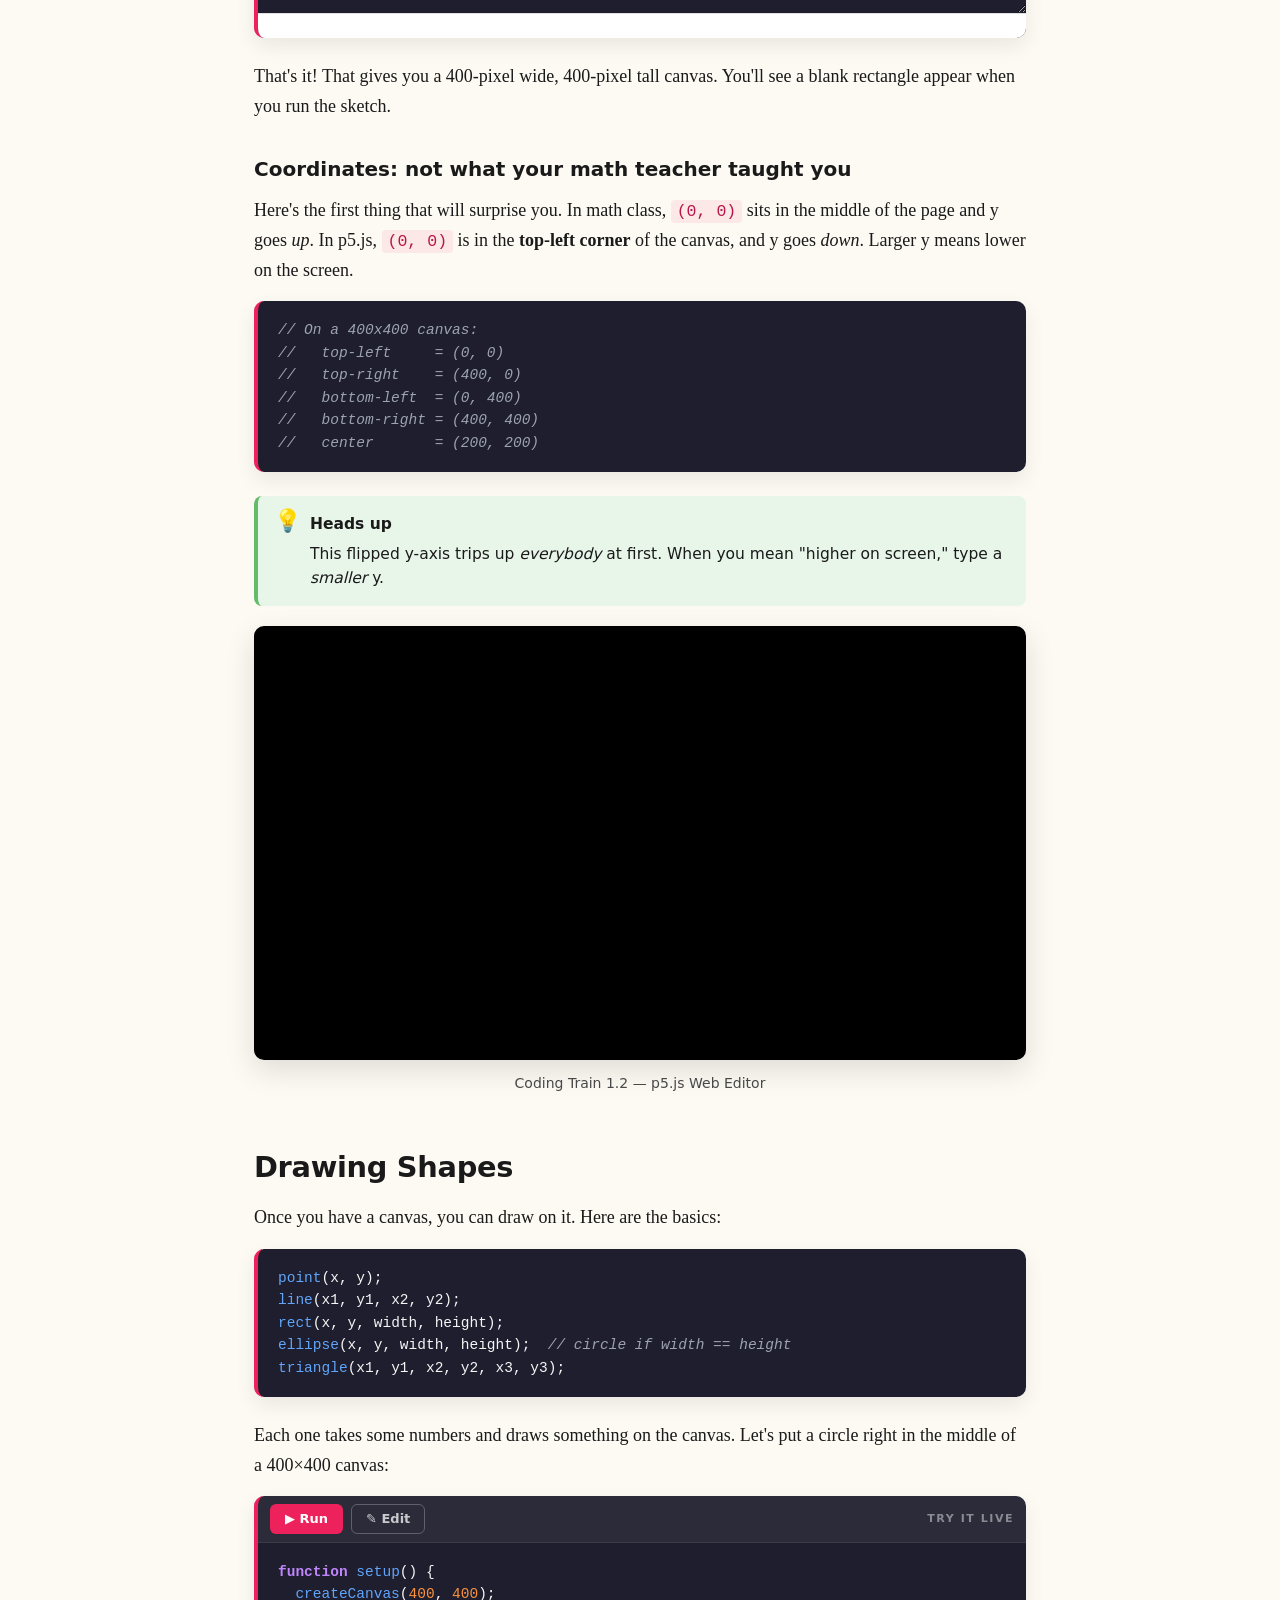
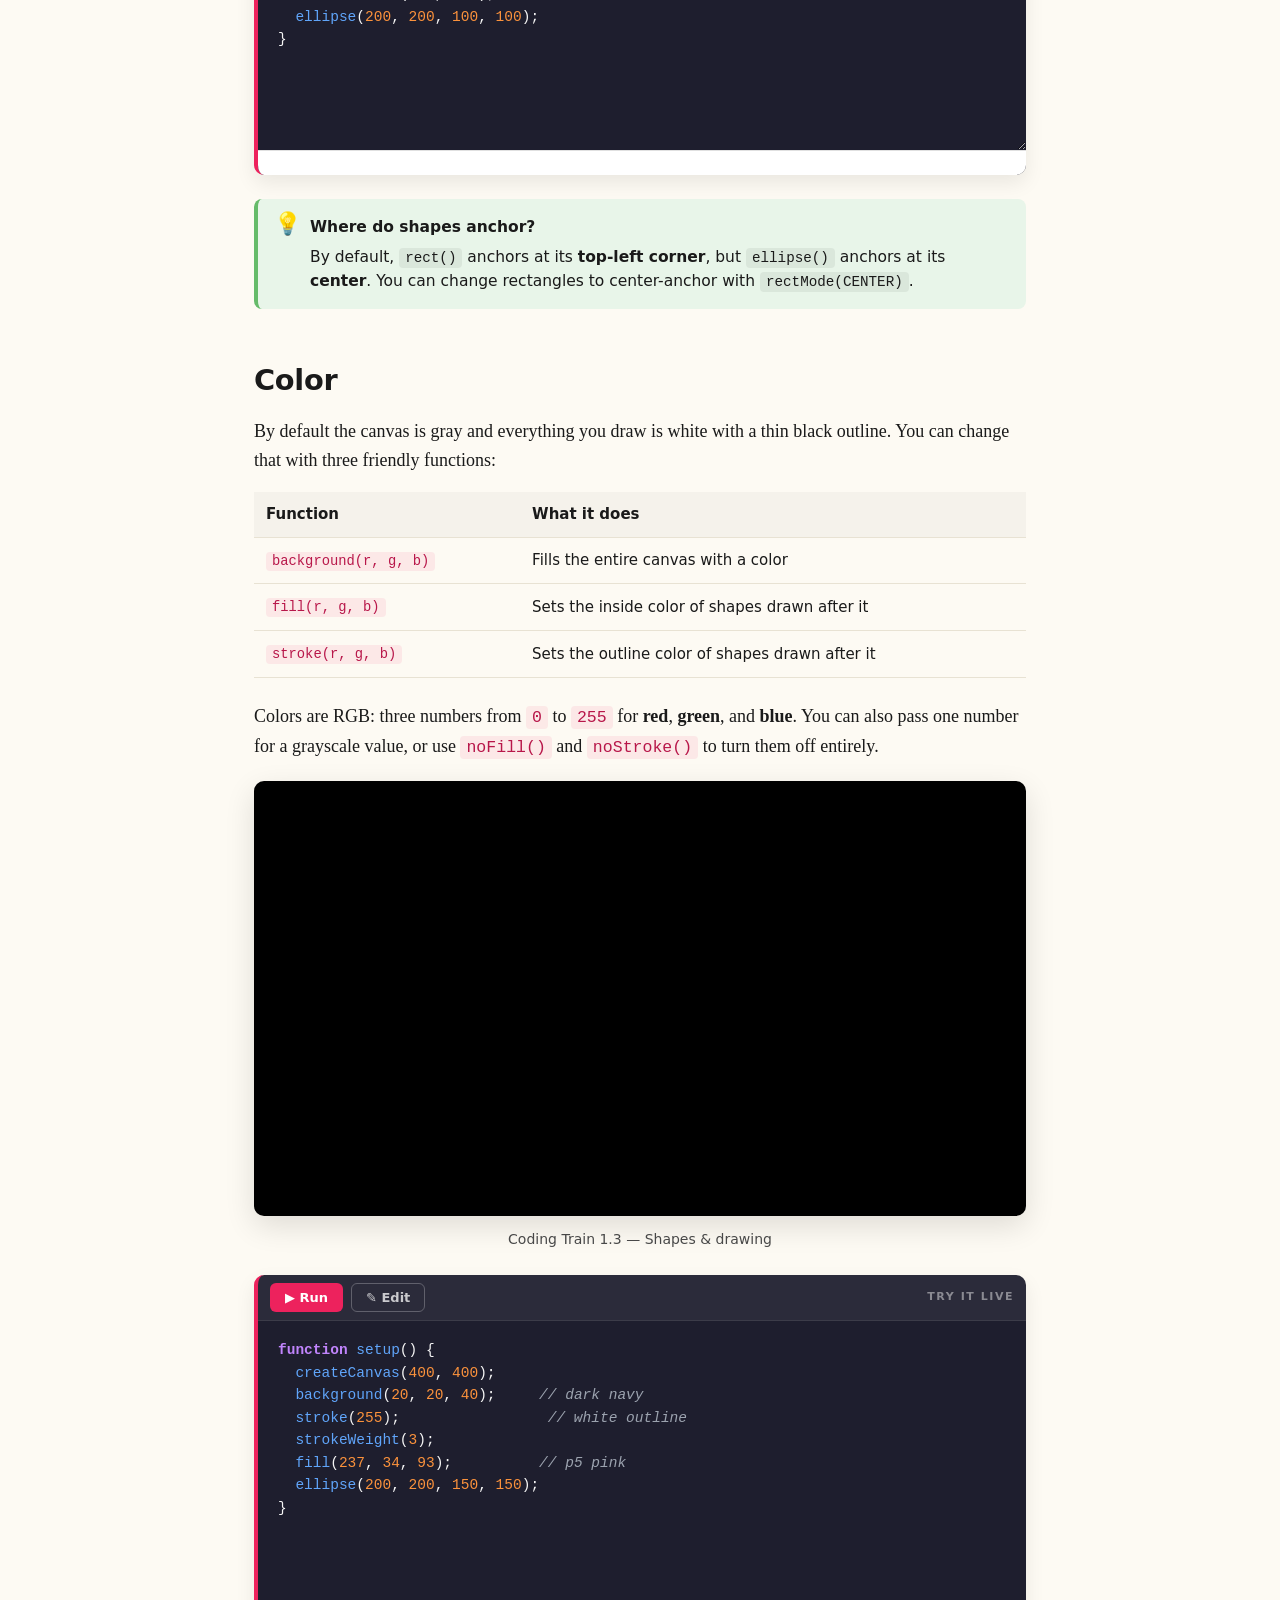
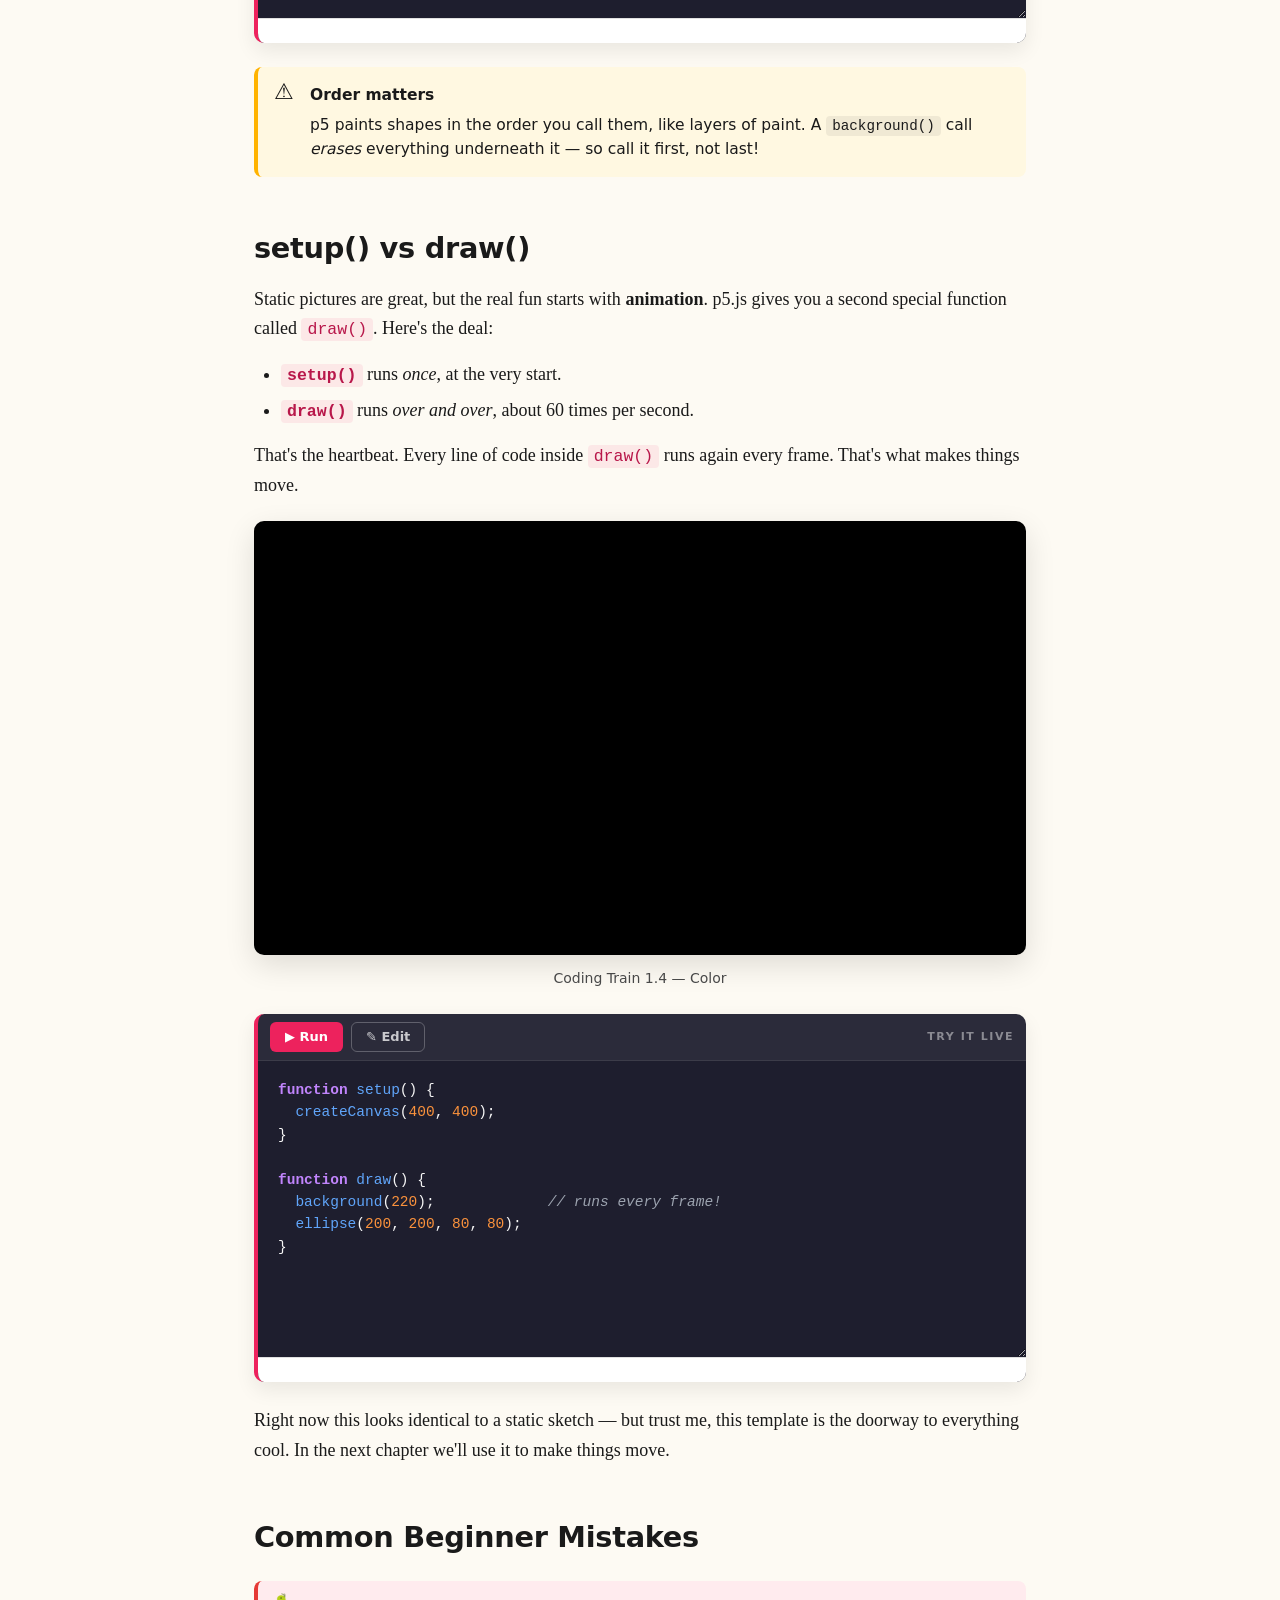
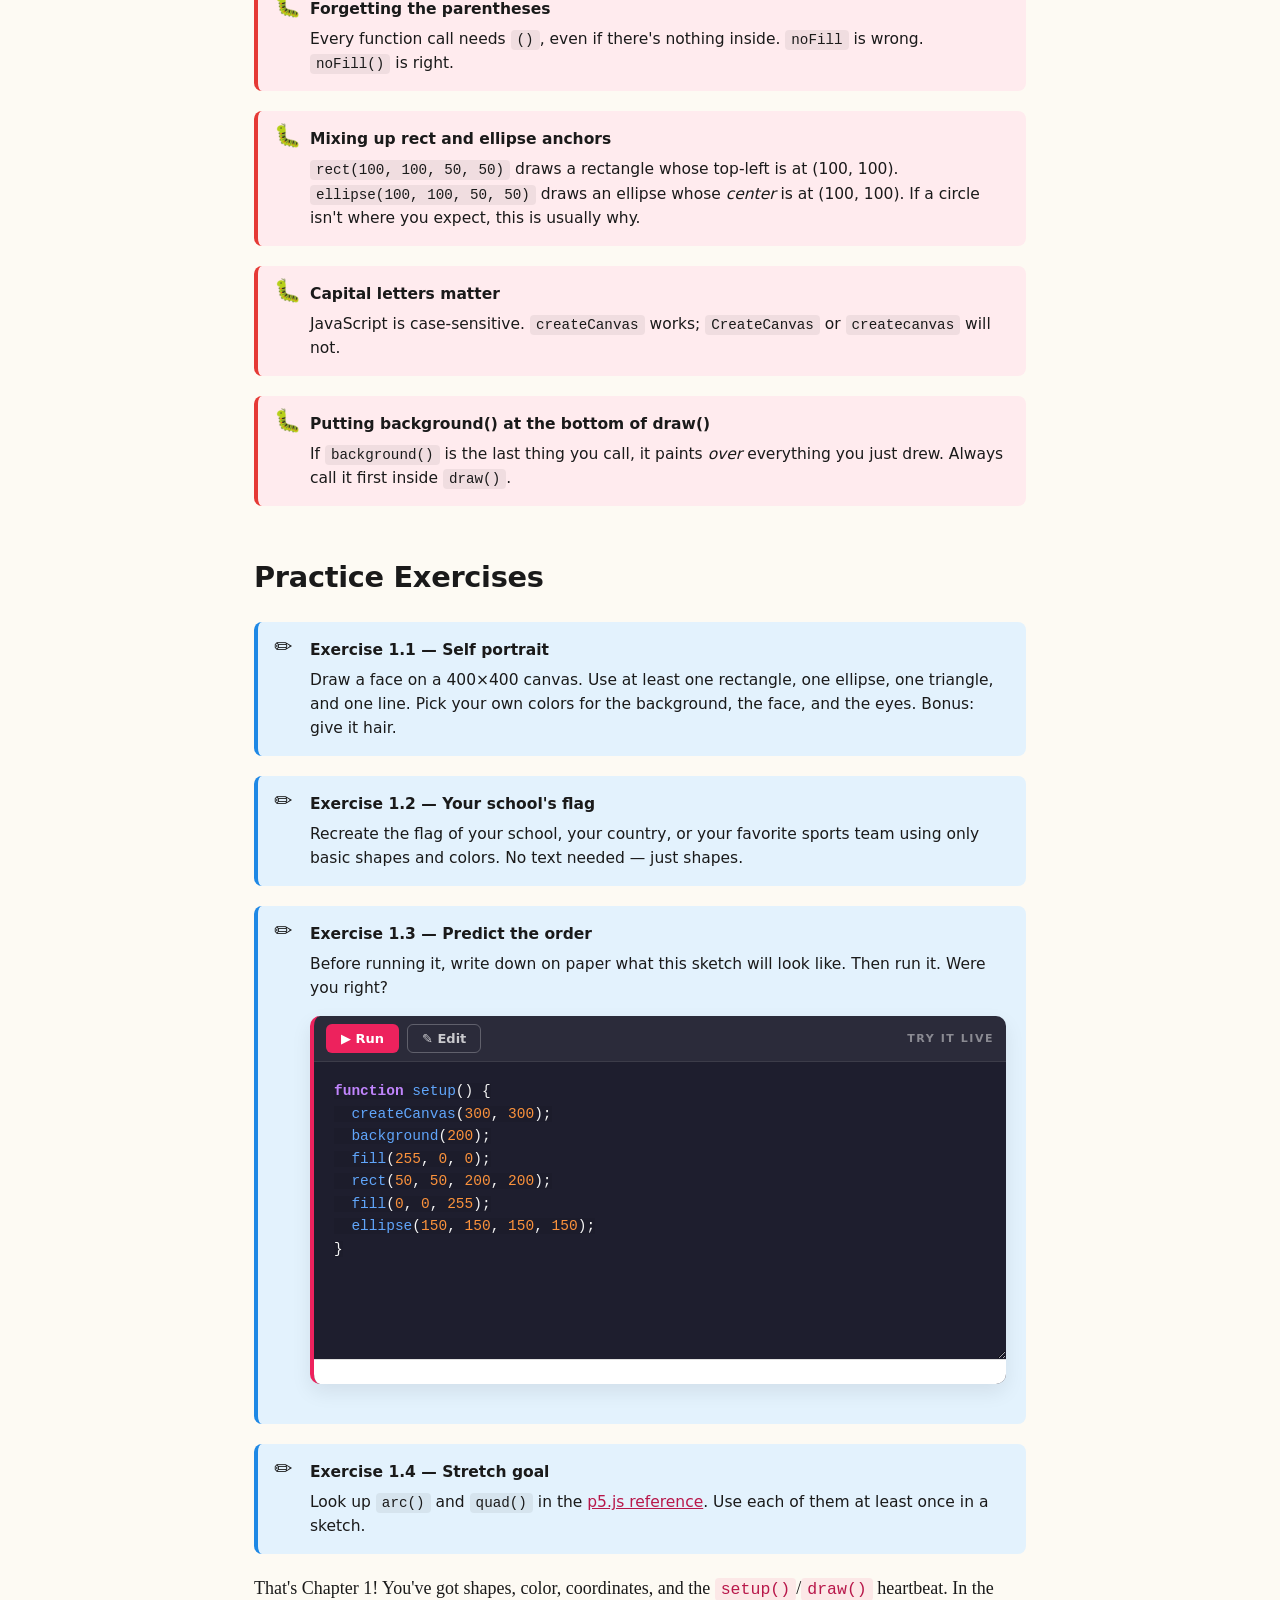
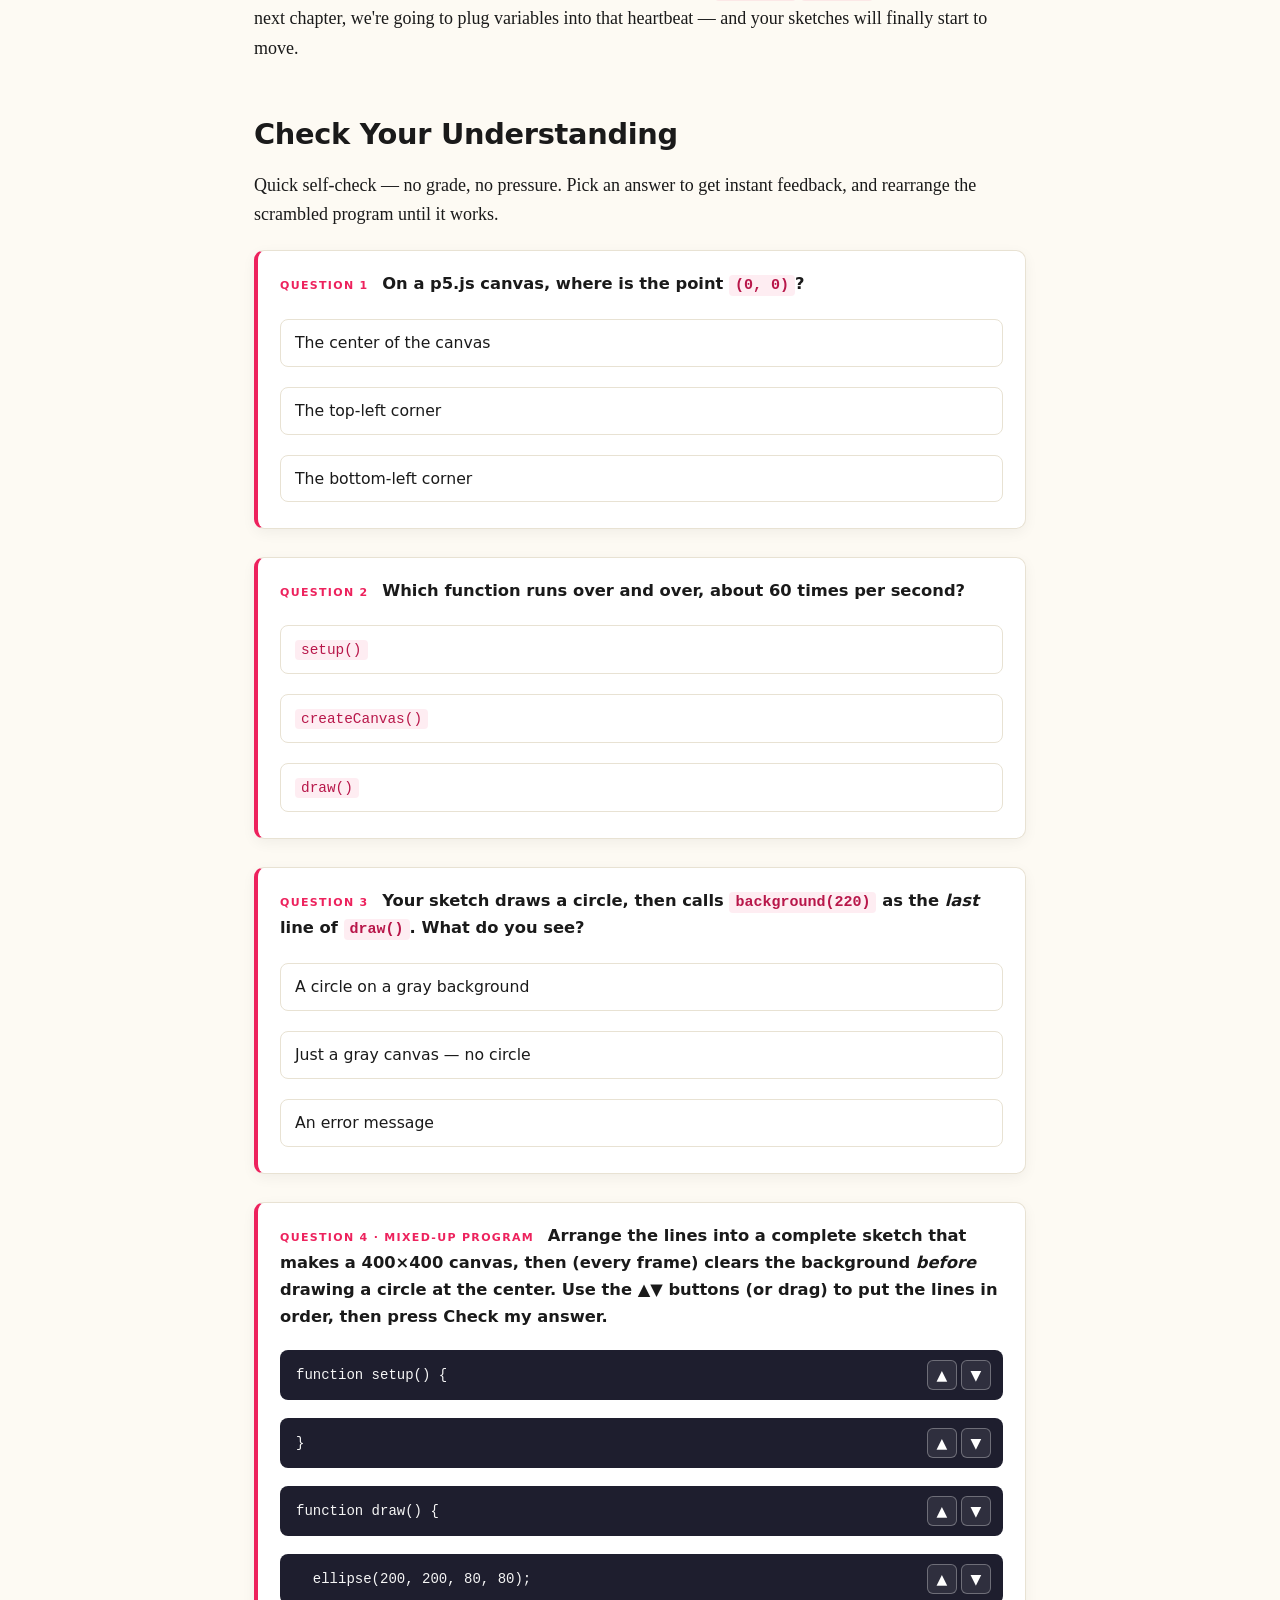
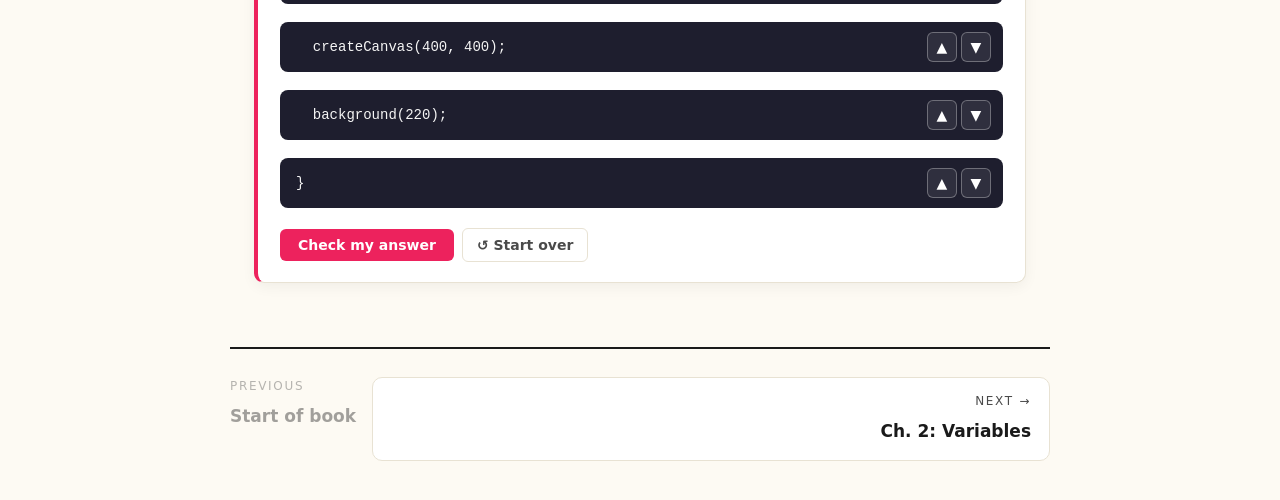
==== commit 545a4985: "Added Interactivity Used Claude Fable to add interactivity to the pages. Many code examples will now" ====
--- a/chapter01.html
+++ b/chapter01.html
@@ -3,7 +3,6 @@
 <head>
 <meta charset="utf-8">
 <meta name="viewport" content="width=device-width, initial-scale=1">
-
 <title>Chapter 1: Getting Started — p5.js Textbook</title>
 <style>
 /* ============================================================
@@ -30,7 +29,7 @@
   --tip-bg: #e8f5e9;
   --tip-bd: #66bb6a;
   --alert-bg: #fff8e1;
-  --alert-bd: #ffb300; 
+  --alert-bd: #ffb300;
   --err-bg: #ffebee;
   --err-bd: #e53935;
   --ex-bg: #e3f2fd;
@@ -403,6 +402,8 @@
 }
 
 </style>
+<link rel="stylesheet" href="assets/interactive.css">
+<script defer src="assets/interactive.js"></script>
 </head>
 <body>
 <nav class="chapter-nav">
@@ -439,7 +440,7 @@
 
 <p>Everything in p5.js happens on a <strong>canvas</strong>, which is just a rectangle of pixels. You create one inside a special function called <code>setup()</code>, which runs once when the program starts.</p>
 
-<pre><code><span class="keyword">function</span> <span class="function">setup</span>() {
+<pre class="runnable"><code><span class="keyword">function</span> <span class="function">setup</span>() {
   <span class="function">createCanvas</span>(<span class="number">400</span>, <span class="number">400</span>);
 }</code></pre>
 
@@ -478,7 +479,7 @@
 
 <p>Each one takes some numbers and draws something on the canvas. Let's put a circle right in the middle of a 400×400 canvas:</p>
 
-<pre><code><span class="keyword">function</span> <span class="function">setup</span>() {
+<pre class="runnable"><code><span class="keyword">function</span> <span class="function">setup</span>() {
   <span class="function">createCanvas</span>(<span class="number">400</span>, <span class="number">400</span>);
   <span class="function">ellipse</span>(<span class="number">200</span>, <span class="number">200</span>, <span class="number">100</span>, <span class="number">100</span>);
 }</code></pre>
@@ -508,7 +509,7 @@
 </div>
 <p class="video-caption">Coding Train 1.3 — Shapes &amp; drawing</p>
 
-<pre><code><span class="keyword">function</span> <span class="function">setup</span>() {
+<pre class="runnable"><code><span class="keyword">function</span> <span class="function">setup</span>() {
   <span class="function">createCanvas</span>(<span class="number">400</span>, <span class="number">400</span>);
   <span class="function">background</span>(<span class="number">20</span>, <span class="number">20</span>, <span class="number">40</span>);     <span class="comment">// dark navy</span>
   <span class="function">stroke</span>(<span class="number">255</span>);                 <span class="comment">// white outline</span>
@@ -538,7 +539,7 @@
 </div>
 <p class="video-caption">Coding Train 1.4 — Color</p>
 
-<pre><code><span class="keyword">function</span> <span class="function">setup</span>() {
+<pre class="runnable"><code><span class="keyword">function</span> <span class="function">setup</span>() {
   <span class="function">createCanvas</span>(<span class="number">400</span>, <span class="number">400</span>);
 }
 
@@ -586,7 +587,7 @@
 <div class="exercise">
 <span class="callout-title">Exercise 1.3 — Predict the order</span>
 Before running it, write down on paper what this sketch will look like. Then run it. Were you right?
-<pre><code><span class="keyword">function</span> <span class="function">setup</span>() {
+<pre class="runnable"><code><span class="keyword">function</span> <span class="function">setup</span>() {
   <span class="function">createCanvas</span>(<span class="number">300</span>, <span class="number">300</span>);
   <span class="function">background</span>(<span class="number">200</span>);
   <span class="function">fill</span>(<span class="number">255</span>, <span class="number">0</span>, <span class="number">0</span>);
@@ -603,6 +604,45 @@
 
 <p>That's Chapter 1! You've got shapes, color, coordinates, and the <code>setup()</code>/<code>draw()</code> heartbeat. In the next chapter, we're going to plug variables into that heartbeat — and your sketches will finally start to move.</p>
 
+
+<section class="quiz-section">
+<h2 id="check-yourself">Check Your Understanding <a class="anchor" href="#check-yourself">#</a></h2>
+<p>Quick self-check — no grade, no pressure. Pick an answer to get instant feedback, and rearrange the scrambled program until it works.</p>
+<div class="quiz-card quiz-mc">
+<p class="quiz-q"><span class="quiz-tag">Question 1</span> On a p5.js canvas, where is the point <code>(0, 0)</code>?</p>
+<ol class="quiz-opts">
+<li data-explain="That&#x27;s how math class does it. p5.js puts the origin somewhere else entirely.">The center of the canvas</li>
+<li data-correct="" data-explain="The origin is the top-left corner, and y gets bigger as you move down the screen.">The top-left corner</li>
+<li data-explain="Close — that&#x27;s a standard math graph. In p5.js the origin is at the top, and y increases downward.">The bottom-left corner</li>
+</ol>
+</div>
+<div class="quiz-card quiz-mc">
+<p class="quiz-q"><span class="quiz-tag">Question 2</span> Which function runs over and over, about 60 times per second?</p>
+<ol class="quiz-opts">
+<li data-explain="setup() runs exactly once, at the very start. Something else is the heartbeat."><code>setup()</code></li>
+<li data-explain="createCanvas() just makes the canvas — you usually call it once inside setup()."><code>createCanvas()</code></li>
+<li data-correct="" data-explain="draw() loops roughly 60 times per second. That repeating loop is what makes animation possible."><code>draw()</code></li>
+</ol>
+</div>
+<div class="quiz-card quiz-mc">
+<p class="quiz-q"><span class="quiz-tag">Question 3</span> Your sketch draws a circle, then calls <code>background(220)</code> as the <em>last</em> line of <code>draw()</code>. What do you see?</p>
+<ol class="quiz-opts">
+<li data-explain="Order matters! p5 paints in the order you call things, like layers of paint.">A circle on a gray background</li>
+<li data-correct="" data-explain="background() paints over everything drawn before it. Call it first, not last.">Just a gray canvas — no circle</li>
+<li data-explain="No error — the code runs fine. It just paints the background on top of your circle, hiding it.">An error message</li>
+</ol>
+</div>
+<div class="quiz-card parsons">
+<p class="quiz-q"><span class="quiz-tag">Question 4 · Mixed-up program</span> Arrange the lines into a complete sketch that makes a 400×400 canvas, then (every frame) clears the background <em>before</em> drawing a circle at the center. Use the ▲▼ buttons (or drag) to put the lines in order, then press <strong>Check my answer</strong>.</p>
+<pre class="parsons-source" hidden><code>function setup() {
+  createCanvas(400, 400);
+}
+function draw() {
+  background(220);
+  ellipse(200, 200, 80, 80);
+}</code></pre>
+</div>
+</section>
 </main>
 <footer class="chapter-footer wrap">
   <span class="disabled"><span class="label">Previous</span><span class="title">Start of book</span></span>
--- a/assets/interactive.css
+++ b/assets/interactive.css
@@ -0,0 +1,263 @@
+/* ============================================================
+   p5.js Textbook — interactive widgets
+   Live sketch runner/editor, multiple-choice quizzes,
+   and Parsons Problems. Requires assets/interactive.js.
+   Inherits the page's CSS variables (--accent, --mono, etc.).
+   ============================================================ */
+
+/* ---------- Live, runnable sketches ---------- */
+.sketch-widget {
+  margin: 16px 0 24px;
+  border-radius: 10px;
+  overflow: hidden;
+  box-shadow: 0 8px 20px rgba(0,0,0,0.08);
+  border-left: 4px solid var(--accent, #ed225d);
+  background: var(--code-bg, #1e1e2e);
+}
+.sketch-widget pre {
+  margin: 0;
+  border-radius: 0;
+  border-left: none;
+  box-shadow: none;
+}
+.sketch-toolbar {
+  display: flex;
+  align-items: center;
+  gap: 8px;
+  padding: 8px 12px;
+  background: rgba(255,255,255,0.06);
+  border-bottom: 1px solid rgba(255,255,255,0.08);
+  font-family: var(--sans, sans-serif);
+}
+.sketch-toolbar .sketch-label {
+  margin-left: auto;
+  font-size: 11px;
+  letter-spacing: 0.14em;
+  text-transform: uppercase;
+  color: rgba(255,255,255,0.45);
+  font-weight: 700;
+}
+.sketch-btn {
+  font-family: var(--sans, sans-serif);
+  font-size: 13px;
+  font-weight: 700;
+  padding: 6px 14px;
+  border-radius: 6px;
+  border: 1px solid transparent;
+  cursor: pointer;
+  transition: background 0.15s, transform 0.05s;
+  line-height: 1.2;
+}
+.sketch-btn:active { transform: translateY(1px); }
+.sketch-btn:focus-visible,
+.quiz-opts li:focus-visible,
+.parsons-btn:focus-visible,
+.parsons-line:focus-visible {
+  outline: 2px solid var(--accent, #ed225d);
+  outline-offset: 2px;
+}
+.sketch-btn-run {
+  background: var(--accent, #ed225d);
+  color: #fff;
+}
+.sketch-btn-run:hover { background: var(--accent-dark, #b8174a); }
+.sketch-btn-ghost {
+  background: transparent;
+  color: rgba(255,255,255,0.75);
+  border-color: rgba(255,255,255,0.25);
+}
+.sketch-btn-ghost:hover { background: rgba(255,255,255,0.1); color: #fff; }
+
+.sketch-editor {
+  display: block;
+  width: 100%;
+  border: none;
+  resize: vertical;
+  background: var(--code-bg, #1e1e2e);
+  color: var(--code-ink, #f5f5f5);
+  font-family: var(--mono, monospace);
+  font-size: 14.5px;
+  line-height: 1.55;
+  padding: 18px 20px;
+  min-height: 80px;
+  tab-size: 2;
+  caret-color: var(--accent, #ed225d);
+}
+.sketch-editor:focus { outline: none; box-shadow: inset 0 0 0 2px rgba(237,34,93,0.5); }
+
+.sketch-output {
+  background: #fff;
+  border-top: 1px solid rgba(0,0,0,0.12);
+  padding: 12px;
+  display: flex;
+  justify-content: center;
+}
+.sketch-output iframe {
+  border: none;
+  max-width: 100%;
+  background: #fff;
+}
+.sketch-hint {
+  font-family: var(--sans, sans-serif);
+  font-size: 12.5px;
+  color: rgba(255,255,255,0.5);
+  padding: 0 12px 8px;
+  margin: 0;
+}
+
+/* ---------- Quiz section shell ---------- */
+.quiz-section { margin-top: 8px; }
+.quiz-card {
+  background: var(--bg-panel, #fff);
+  border: 1px solid var(--rule, #e8e2d3);
+  border-left: 4px solid var(--accent, #ed225d);
+  border-radius: 10px;
+  padding: 20px 22px;
+  margin: 20px 0 28px;
+  box-shadow: 0 4px 14px rgba(0,0,0,0.05);
+}
+.quiz-q {
+  font-family: var(--sans, sans-serif);
+  font-weight: 700;
+  font-size: 1.02rem;
+  margin: 0 0 14px;
+}
+.quiz-q .quiz-tag {
+  display: inline-block;
+  font-size: 11px;
+  letter-spacing: 0.12em;
+  text-transform: uppercase;
+  color: var(--accent, #ed225d);
+  margin-right: 8px;
+}
+
+/* ---------- Multiple choice ---------- */
+.quiz-opts {
+  list-style: none;
+  margin: 0;
+  padding: 0;
+  display: grid;
+  gap: 8px;
+}
+.quiz-opts li {
+  font-family: var(--sans, sans-serif);
+  font-size: 0.98rem;
+  padding: 10px 14px;
+  border: 1.5px solid var(--rule, #e8e2d3);
+  border-radius: 8px;
+  cursor: pointer;
+  transition: border-color 0.15s, background 0.15s;
+  background: #fff;
+}
+.quiz-opts li:hover { border-color: var(--accent, #ed225d); background: rgba(237,34,93,0.04); }
+.quiz-opts li.is-right {
+  border-color: var(--tip-bd, #66bb6a);
+  background: var(--tip-bg, #e8f5e9);
+  font-weight: 700;
+}
+.quiz-opts li.is-wrong {
+  border-color: var(--err-bd, #e53935);
+  background: var(--err-bg, #ffebee);
+}
+.quiz-mc.is-answered .quiz-opts li { cursor: default; }
+.quiz-mc.is-answered .quiz-opts li:not(.is-right):not(.is-wrong) { opacity: 0.55; }
+.quiz-mc.is-answered .quiz-opts li:hover:not(.is-right):not(.is-wrong) {
+  border-color: var(--rule, #e8e2d3);
+  background: #fff;
+}
+
+.quiz-feedback {
+  font-family: var(--sans, sans-serif);
+  font-size: 0.95rem;
+  border-radius: 8px;
+  padding: 10px 14px;
+  margin-top: 12px;
+  display: none;
+}
+.quiz-feedback.is-right { display: block; background: var(--tip-bg, #e8f5e9); border-left: 4px solid var(--tip-bd, #66bb6a); }
+.quiz-feedback.is-wrong { display: block; background: var(--err-bg, #ffebee); border-left: 4px solid var(--err-bd, #e53935); }
+.quiz-feedback.is-partial { display: block; background: var(--alert-bg, #fff8e1); border-left: 4px solid var(--alert-bd, #ffb300); }
+
+/* ---------- Parsons Problems ---------- */
+.parsons-list {
+  list-style: none;
+  margin: 0 0 14px;
+  padding: 0;
+  display: grid;
+  gap: 6px;
+}
+.parsons-line {
+  display: flex;
+  align-items: center;
+  gap: 10px;
+  background: var(--code-bg, #1e1e2e);
+  color: var(--code-ink, #f5f5f5);
+  border-radius: 8px;
+  padding: 8px 10px 8px 14px;
+  border: 2px solid transparent;
+  cursor: grab;
+  touch-action: none;
+}
+.parsons-line.is-dragging { opacity: 0.5; cursor: grabbing; }
+.parsons-line.is-right { border-color: var(--tip-bd, #66bb6a); }
+.parsons-line.is-wrong { border-color: var(--err-bd, #e53935); }
+.parsons-code {
+  font-family: var(--mono, monospace);
+  font-size: 14px;
+  line-height: 1.5;
+  white-space: pre;
+  overflow-x: auto;
+  flex: 1;
+}
+.parsons-arrows { display: flex; gap: 4px; }
+.parsons-btn {
+  font-family: var(--sans, sans-serif);
+  border: 1px solid rgba(255,255,255,0.3);
+  background: rgba(255,255,255,0.08);
+  color: #fff;
+  border-radius: 6px;
+  width: 30px;
+  height: 30px;
+  font-size: 14px;
+  cursor: pointer;
+  line-height: 1;
+}
+.parsons-btn:hover { background: rgba(255,255,255,0.22); }
+.parsons-toolbar { display: flex; gap: 8px; align-items: center; }
+.parsons-check {
+  background: var(--accent, #ed225d);
+  color: #fff;
+  border: none;
+  font-family: var(--sans, sans-serif);
+  font-weight: 700;
+  font-size: 14px;
+  padding: 8px 18px;
+  border-radius: 6px;
+  cursor: pointer;
+}
+.parsons-check:hover { background: var(--accent-dark, #b8174a); }
+.parsons-shuffle {
+  background: transparent;
+  border: 1.5px solid var(--rule, #e8e2d3);
+  color: var(--ink-soft, #4a4a4a);
+  font-family: var(--sans, sans-serif);
+  font-weight: 600;
+  font-size: 14px;
+  padding: 8px 14px;
+  border-radius: 6px;
+  cursor: pointer;
+}
+.parsons-shuffle:hover { border-color: var(--accent, #ed225d); color: var(--accent-dark, #b8174a); }
+
+/* ---------- Print & motion ---------- */
+@media print {
+  .sketch-toolbar, .sketch-output, .sketch-hint,
+  .parsons-toolbar, .parsons-arrows, .quiz-feedback { display: none !important; }
+}
+@media (prefers-reduced-motion: reduce) {
+  .sketch-btn, .quiz-opts li { transition: none; }
+}
+@media (max-width: 560px) {
+  .sketch-toolbar { flex-wrap: wrap; }
+  .sketch-toolbar .sketch-label { display: none; }
+}
